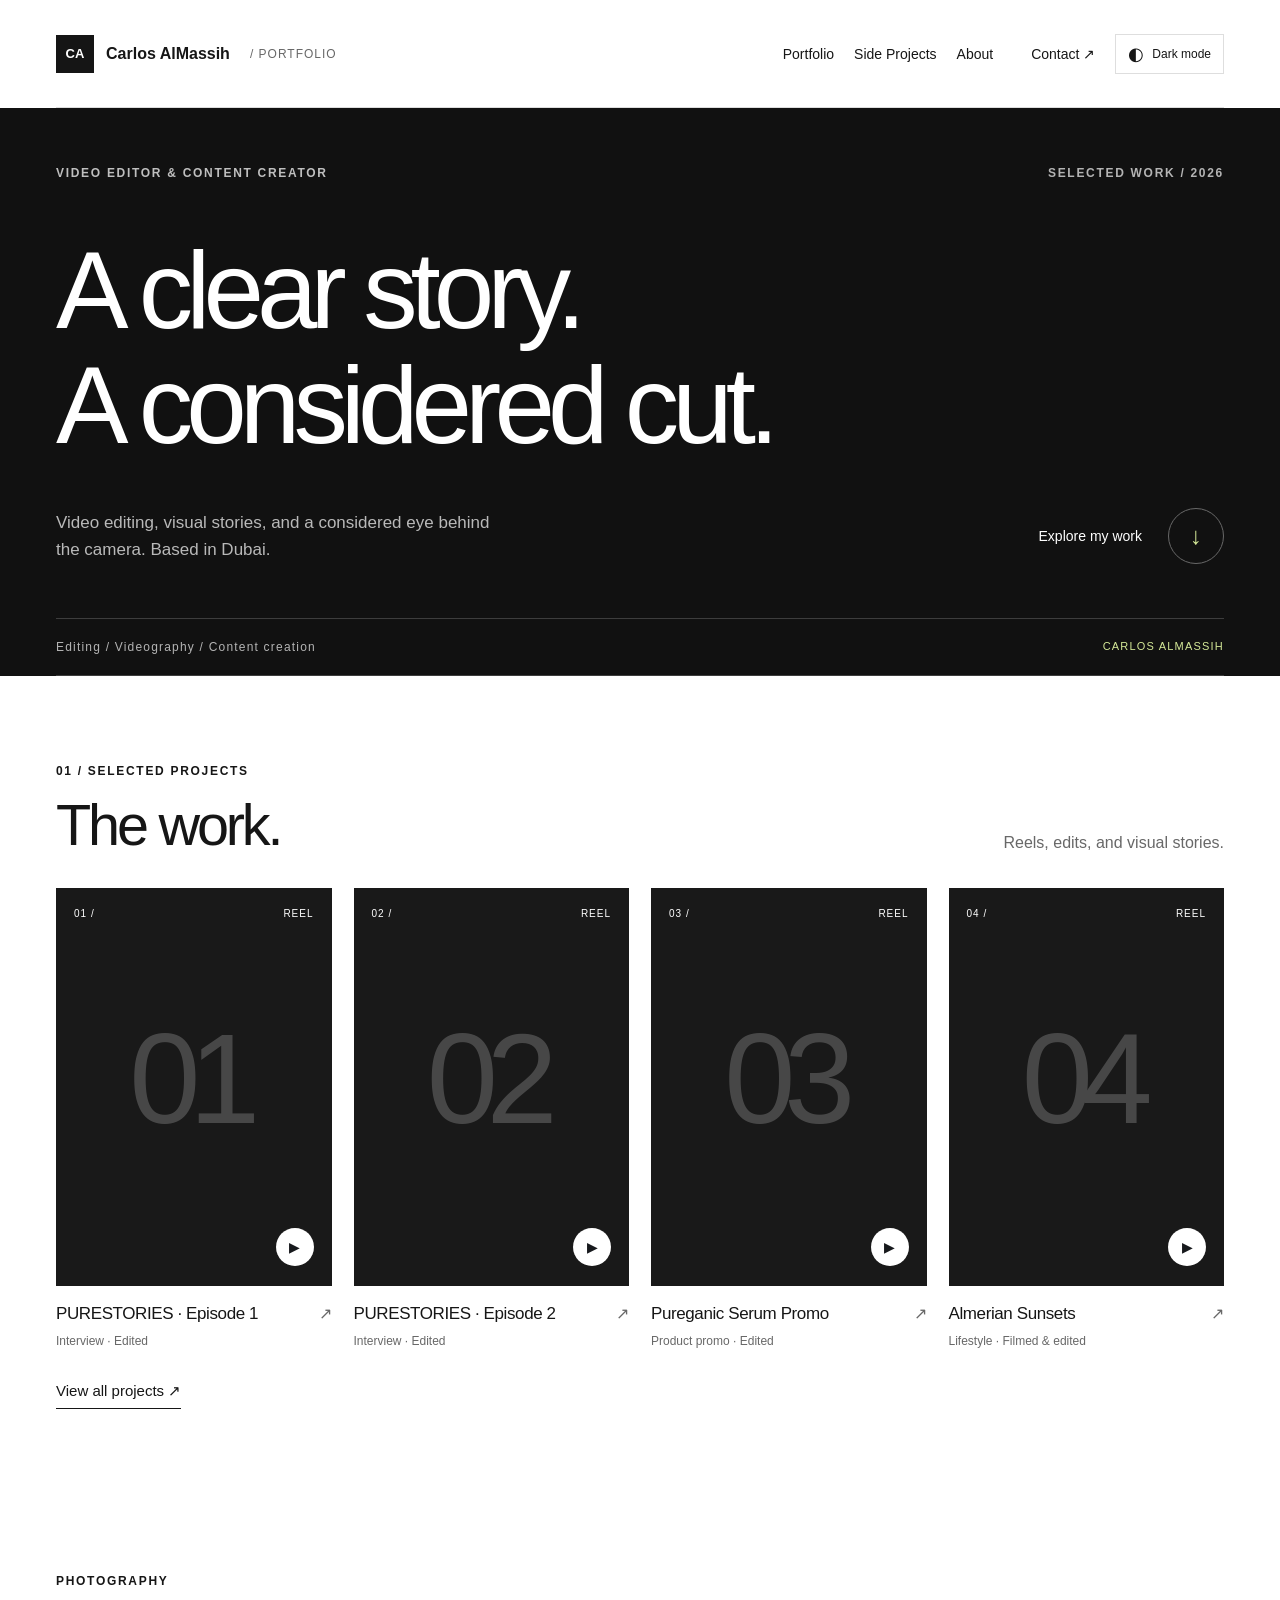
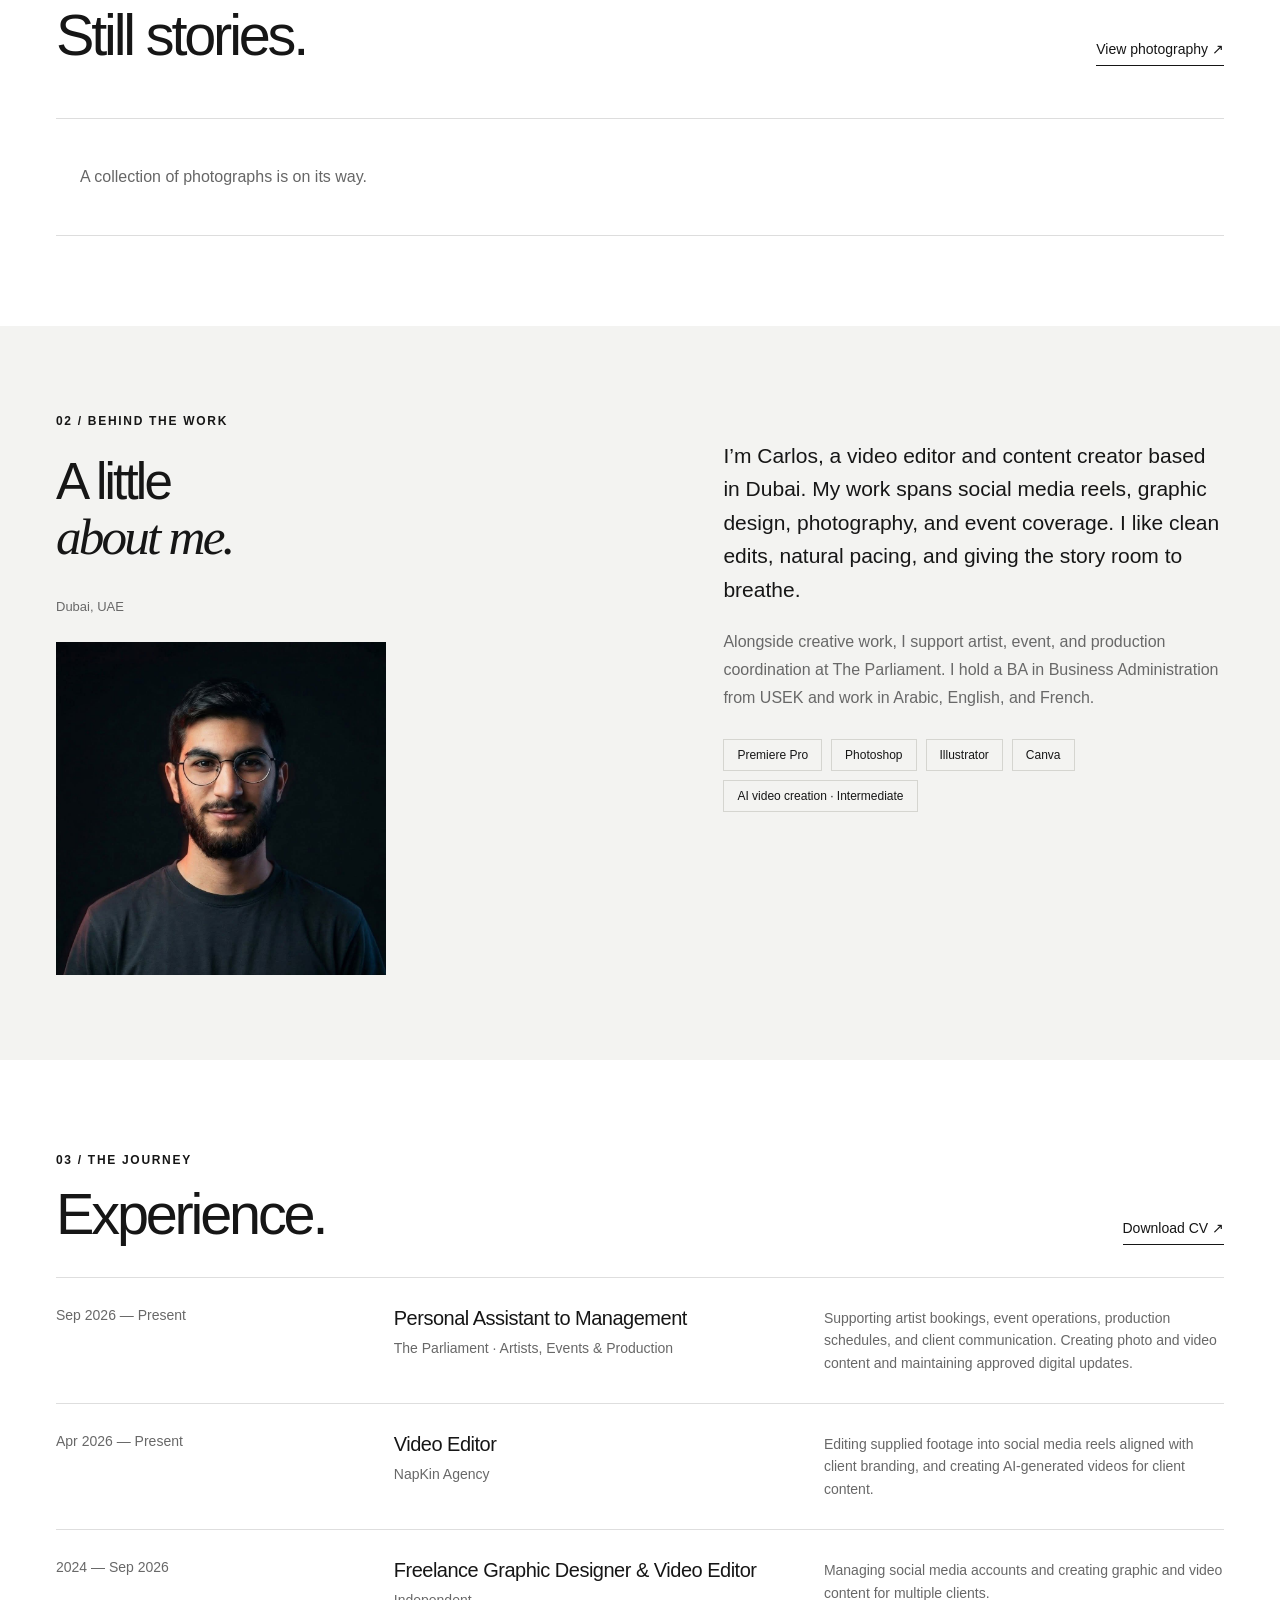
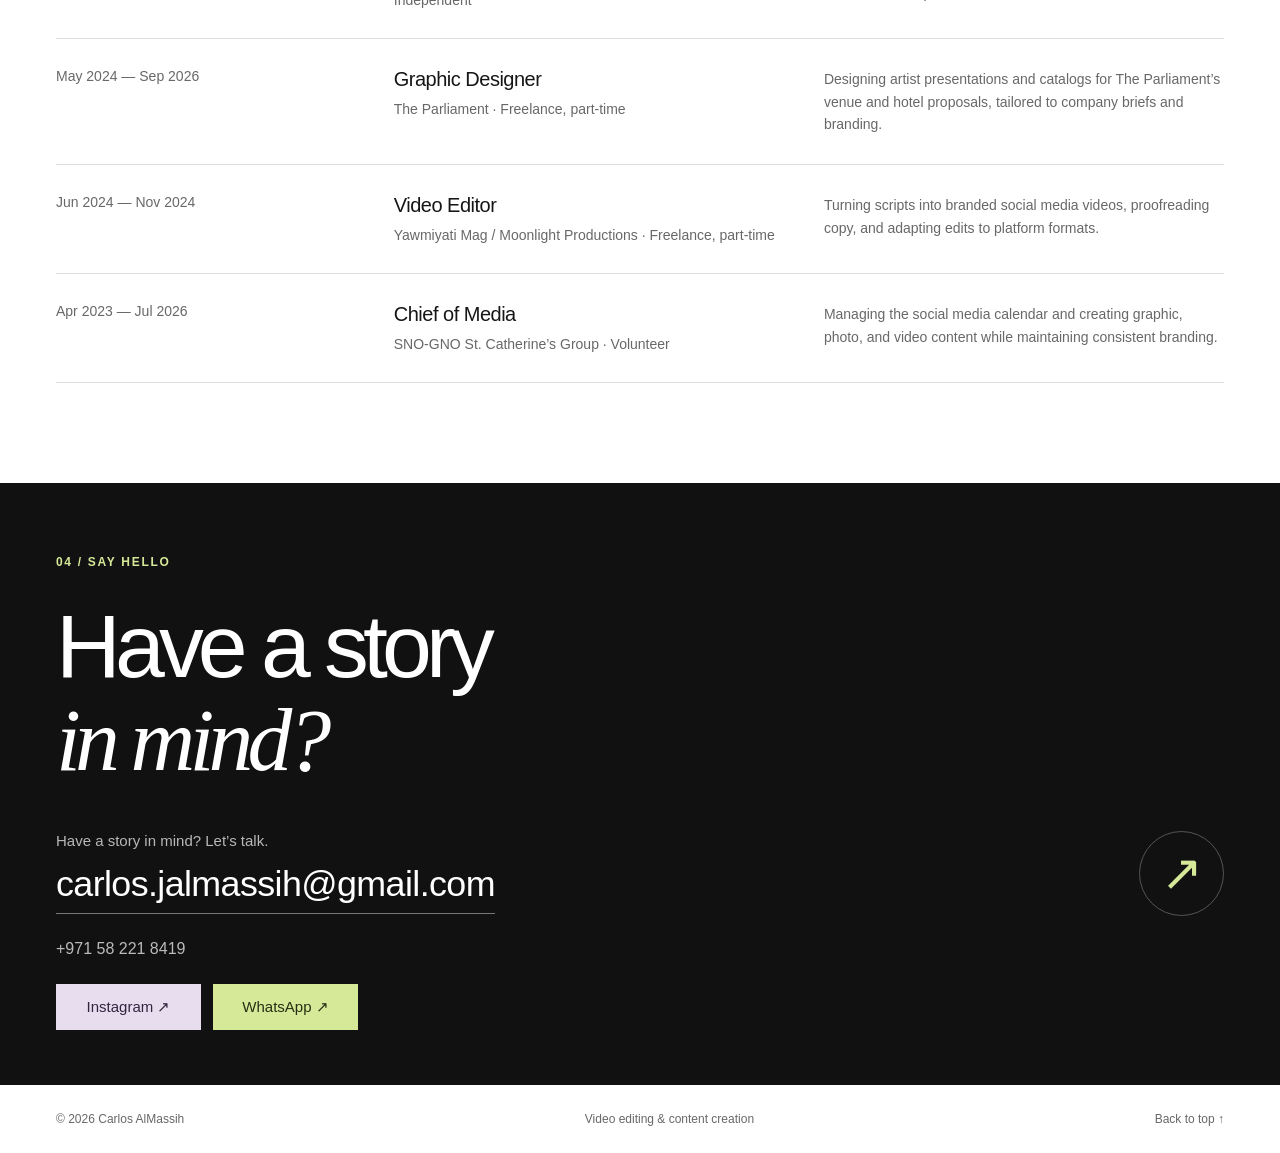
==== index.html @ eb0649a7 "Add files via upload" ====
<!doctype html>
<html lang="en">
<head>
  <meta charset="utf-8"><meta name="viewport" content="width=device-width,initial-scale=1">
  <meta name="description" content="Selected video editing and videography work.">
  <meta name="referrer" content="strict-origin-when-cross-origin">
  <meta name="theme-color" content="#111111">
  <title>Selected Work — Video Portfolio</title>
  <script src="theme.js"></script>
  <link rel="stylesheet" href="style.css">
  <script src="content.js" defer></script><script src="script.js" defer></script>
</head>
<body data-page="home">
<a class="skip" href="#work">Skip to work</a>
<header class="header wrap">
  <a class="brand" href="index.html" aria-label="Home"><span class="monogram" data-initials>YN</span><span data-name>Your Name</span><span class="brand-label">/ PORTFOLIO</span></a>
  <nav aria-label="Main navigation"><a href="portfolio.html">Portfolio</a><a href="side-projects.html">Side Projects</a><a href="index.html#about">About</a><a href="index.html#contact" class="nav-contact">Contact ↗</a><button class="theme-toggle" type="button" aria-label="Switch to dark mode" aria-pressed="false"><span aria-hidden="true">◐</span><span class="theme-label">Dark mode</span></button></nav>
</header>
<main>
<section class="hero wrap" aria-labelledby="hero-title">
  <div class="hero-top"><span class="eyebrow" data-role>Video editor & videographer</span><span class="edition">SELECTED WORK / <span data-year></span></span></div>
  <h1 id="hero-title">A clear story.<br><span class="blue-text">A considered cut.</span></h1>
  <div class="hero-bottom"><p data-intro></p><a class="round-link" href="#work"><span>Explore my work</span><span class="circle" aria-hidden="true">↓</span></a></div>
  <div class="hero-strip"><span>Editing / Videography / Content creation</span><span>CARLOS ALMASSIH</span></div>
</section>
<section id="work" class="work wrap" aria-labelledby="work-title">
  <div class="section-heading"><div><span class="eyebrow">01 / Selected projects</span><h2 id="work-title">The work.</h2></div><p>Reels, edits, and visual stories.</p></div>
  
  <div id="projects" class="projects"></div><a class="section-link" href="portfolio.html">View all projects ↗</a>
</section>
<section id="photography" class="photo-section wrap"><div class="section-heading"><div><span class="eyebrow">Photography</span><h2>Still stories.</h2></div><a class="text-link" href="portfolio.html?media=photo">View photography ↗</a></div><div class="photo-grid" id="photo-grid"></div><p class="empty-gallery" id="photo-empty">A collection of photographs is on its way.</p></section>
<section id="about" class="about" aria-labelledby="about-title"><div class="wrap about-grid">
  <div><span class="eyebrow">02 / Behind the work</span><h2 id="about-title">A little<br><em>about me.</em></h2><span class="location" data-location></span><img class="about-portrait" src="assets/carlos-portrait.jpg" alt="Portrait of Carlos AlMassih" width="1080" height="1088" loading="lazy"></div>
  <div class="about-copy"><p class="lead" data-about></p><p data-about-second></p><div class="skills" id="skills"></div></div>
</div></section>
<section id="experience" class="experience wrap" aria-labelledby="experience-title"><div class="section-heading"><div><span class="eyebrow">03 / The journey</span><h2 id="experience-title">Experience.</h2></div><a id="cv-link" class="text-link" hidden>Download CV ↗</a></div><div id="experience-list"></div></section>
<section id="contact" class="contact" aria-labelledby="contact-title"><div class="wrap"><span class="eyebrow">04 / Say hello</span><h2 id="contact-title">Have a story<br><em>in mind?</em></h2><div class="contact-bottom"><div><p>Have a story in mind? Let’s talk.</p><a id="email-link" class="email-link" hidden></a><p id="email-placeholder" class="contact-placeholder">Your email goes here</p></div><a class="contact-arrow" id="contact-arrow" aria-label="Send an email" hidden>↗</a></div><a id="phone-link" class="phone-link"></a><div id="socials" class="socials contact-buttons"></div></div></section>
</main>
<footer class="wrap"><span>© <span data-year></span> <span data-name>Your Name</span></span><span>Video editing & content creation</span><a href="#">Back to top ↑</a></footer>
<dialog id="project-dialog" aria-labelledby="dialog-title"><div class="dialog-head"><span class="eyebrow">Project details</span><button id="close-dialog" aria-label="Close project">✕</button></div><div id="player"></div><div class="dialog-copy"><p id="dialog-category" class="eyebrow"></p><h2 id="dialog-title"></h2><p id="dialog-description"></p><p id="dialog-credits"></p><p id="dialog-collaborators"></p><p id="dialog-tools"></p><a id="external-video" target="_blank" rel="noopener noreferrer" hidden>Open original video ↗</a></div></dialog>
<dialog id="photo-dialog" aria-labelledby="photo-caption"><div class="dialog-head"><span class="eyebrow">Photography</span><button id="close-photo" aria-label="Close photograph">✕</button></div><img id="photo-full" alt=""><p id="photo-caption"></p></dialog><noscript><p class="wrap">Please enable JavaScript to view projects and contact details.</p></noscript>
</body></html>
---- style.css ----
:root{--paper:#f6f7f9;--ink:#16181c;--muted:#60646d;--line:#d9dde3;--blue:#254bff}*{box-sizing:border-box}html{scroll-behavior:smooth;scroll-padding-top:30px}body{margin:0;background:var(--paper);color:var(--ink);font-family:Arial,Helvetica,sans-serif;-webkit-font-smoothing:antialiased}a{color:inherit;text-decoration:none}button{font:inherit;cursor:pointer}button,a{-webkit-tap-highlight-color:transparent}button:focus-visible,a:focus-visible{outline:3px solid #6385ff;outline-offset:6px}[hidden]{display:none!important}.wrap{max-width:1440px;width:calc(100% - 112px);margin:auto}.header{min-height:108px;display:flex;align-items:center;justify-content:space-between;border-bottom:1px solid var(--line);gap:24px}.brand{display:flex;align-items:center;gap:12px;font-size:16px;font-weight:700}.monogram{background:var(--ink);color:white;display:grid;place-items:center;width:38px;height:38px;border-radius:50%;font-size:13px}.brand-label{color:var(--muted);font-size:12px;font-weight:400;margin-left:8px;letter-spacing:1px}nav{display:flex;align-items:center;gap:30px;font-size:14px}nav a:hover{color:var(--blue)}.nav-contact{border:1px solid var(--line);padding:12px 18px;border-radius:30px}.nav-contact span{margin-left:18px}.hero{padding-top:54px}.hero-top{display:flex;justify-content:space-between;gap:20px}.eyebrow,.edition{text-transform:uppercase;font-size:12px;letter-spacing:1.7px;font-weight:600}.edition{color:var(--muted)}h1{font-size:clamp(70px,10.7vw,158px);line-height:.98;letter-spacing:-.075em;font-weight:500;margin:47px 0 37px;position:relative;max-width:1150px}.blue-text{color:var(--blue)}.hero-asterisk{position:absolute;right:0;top:22%;font-size:.83em;font-weight:400;line-height:1;color:var(--blue);transform:rotate(-12deg)}.hero-bottom{display:flex;justify-content:space-between;align-items:end;margin-bottom:55px;gap:30px}.hero-bottom p{max-width:430px;font-size:18px;line-height:1.6;margin:0;color:var(--muted)}.round-link{display:flex;align-items:center;gap:26px;font-size:14px}.circle{width:56px;height:56px;border-radius:50%;border:1px solid var(--ink);display:grid;place-items:center;font-size:24px;transition:.2s}.round-link:hover .circle{background:var(--blue);border-color:var(--blue);color:white;transform:translateY(3px)}.hero-strip{border-top:1px solid var(--line);border-bottom:1px solid var(--line);padding:17px 0;display:flex;justify-content:space-between;font-size:12px;letter-spacing:1.2px;color:var(--muted)}.hero-strip span:last-child{font-size:11px}.work{padding:85px 0 92px}.section-heading{display:flex;justify-content:space-between;align-items:end;gap:24px;margin-bottom:32px}h2{font-size:clamp(38px,4.5vw,64px);letter-spacing:-.055em;line-height:1.08;font-weight:500;margin:15px 0 0}.section-heading>p{font-size:16px;line-height:1.55;color:var(--muted);margin:0}.filters{display:flex;gap:8px;margin-bottom:28px;flex-wrap:wrap}.filters button{border:1px solid var(--line);padding:11px 20px;border-radius:30px;font-size:14px;background:transparent}.filters button[aria-pressed=true]{background:var(--ink);border-color:var(--ink);color:white}.filters button span{font-size:11px;opacity:.6;margin-left:8px}.projects{display:grid;grid-template-columns:repeat(4,minmax(0,1fr));gap:22px}.project-card{min-width:0}.project-open{display:block;width:100%;border:0;text-align:left;padding:0;background:transparent;color:inherit}.poster{aspect-ratio:9/14;position:relative;overflow:hidden;border-radius:4px;background:#e7eaf0;isolation:isolate}.poster img{width:100%;height:100%;object-fit:cover;transition:transform .6s}.project-open:hover img{transform:scale(1.04)}.poster.blue{background:var(--blue);color:white}.poster.silver{background:#dce1e8;color:#262b34}.poster.dark{background:#20242b;color:#fff}.poster.ice{background:#dde8ff;color:#254bff}.poster-top{position:absolute;top:20px;left:18px;right:18px;display:flex;justify-content:space-between;font-size:11px;letter-spacing:1px;z-index:2}.poster:has(img) .poster-top{color:#fff;text-shadow:0 1px 5px #000}.poster:has(img):after{content:"";position:absolute;inset:0;background:linear-gradient(#0004,transparent 40%,#0003);z-index:0}.poster-number{font-size:clamp(90px,12vw,190px);font-weight:500;letter-spacing:-.09em;position:absolute;top:50%;left:50%;transform:translate(-54%,-56%);opacity:.8}.poster-sample{position:absolute;bottom:22px;left:18px;font-size:11px;letter-spacing:1.5px;text-transform:uppercase;max-width:110px;line-height:1.6}.play{position:absolute;bottom:20px;right:18px;width:43px;height:43px;border-radius:50%;background:white;color:#17191d;display:grid;place-items:center;font-size:14px;z-index:2;transition:.2s}.project-open:hover .play{transform:scale(1.13)}.project-title-row{display:flex;justify-content:space-between;gap:6px;align-items:baseline}.project-title-row h3{font-size:17px;letter-spacing:-.4px;line-height:1.3;font-weight:500;margin:17px 0 7px}.project-title-row>span{color:var(--muted)}.project-meta{color:var(--muted);font-size:12px;line-height:1.5;margin:0}.about{background:#e9ecf1;padding:85px 0}.about-grid{display:grid;grid-template-columns:1.1fr 1fr;gap:10%}.about h2{font-size:clamp(36px,4vw,56px);margin-top:25px}.about em{font-family:Georgia,serif;font-weight:400}.location{font-size:13px;color:var(--muted);display:block;margin-top:35px}.about-copy{padding-top:28px}.about-copy p{font-size:16px;line-height:1.75;color:var(--muted);margin-top:0}.about-copy .lead{font-size:21px;color:var(--ink);line-height:1.6}.skills{display:flex;flex-wrap:wrap;gap:9px;margin-top:27px}.skills span{border:1px solid #c9cfd8;border-radius:25px;padding:8px 13px;font-size:12px}.experience{padding:90px 0 100px}.text-link{font-size:14px;border-bottom:1px solid;padding-bottom:8px}.experience-row{border-top:1px solid var(--line);padding:29px 0;display:grid;grid-template-columns:1fr 1.3fr 1.3fr;gap:30px}.experience-row:last-child{border-bottom:1px solid var(--line)}.experience-row time{color:var(--muted);font-size:14px}.experience-row h3{margin:0 0 9px;font-size:20px;font-weight:500;letter-spacing:-.5px}.experience-row span{font-size:14px;color:var(--muted)}.experience-row p{font-size:14px;line-height:1.6;margin:0;color:var(--muted)}.contact{background:var(--blue);color:white;padding:69px 0 55px}.contact h2{font-size:clamp(48px,7.8vw,112px);line-height:1.03;letter-spacing:-.065em;margin:30px 0 45px}.contact h2 em{font-family:Georgia,serif;font-weight:400}.contact-bottom{display:flex;justify-content:space-between;align-items:center;gap:24px}.contact-bottom p{font-size:15px;color:#dfe5ff;margin:0 0 15px}.email-link,.contact-placeholder{font-size:clamp(22px,3vw,36px)!important;letter-spacing:-.6px;overflow-wrap:anywhere}.email-link{border-bottom:1px solid #a4b5ff;padding-bottom:8px;display:inline-block}.contact-arrow{font-size:50px;border:1px solid #9caeff;border-radius:50%;width:85px;height:85px;display:grid;place-items:center;flex-shrink:0}.socials{display:flex;gap:26px;margin-top:34px;font-size:14px}.socials:empty{display:none}footer{display:flex;justify-content:space-between;gap:20px;padding:27px 0;font-size:12px;color:var(--muted)}.skip{position:fixed;left:20px;top:-100px;background:white;padding:15px;z-index:10}.skip:focus{top:15px}dialog{border:0;border-radius:12px;padding:0;width:min(760px,calc(100% - 32px));max-height:90dvh;background:var(--paper);color:var(--ink)}dialog::backdrop{background:#0b102bcc;backdrop-filter:blur(7px)}.dialog-head{padding:15px 22px;display:flex;justify-content:space-between;align-items:center}.dialog-head button{border:0;border-radius:50%;width:38px;height:38px;background:#e6e9ef;font-size:18px}#player iframe{width:100%;height:min(55dvh,480px);display:block;border:0}#player video{width:100%;max-height:55dvh;display:block;background:#111}.sample-message{padding:45px 30px;text-align:center;background:#e9edff;color:#254bff;font-size:17px;line-height:1.6}.dialog-copy{padding:25px 30px 32px}.dialog-copy h2{font-size:34px}.dialog-copy p{line-height:1.6;color:var(--muted)}#dialog-category{font-size:11px}#dialog-credits{font-size:13px}#external-video{display:inline-block;color:var(--blue);font-size:14px;border-bottom:1px solid;padding-bottom:4px}@media(min-width:1500px){h1{font-size:158px}}@media(max-width:1000px){.wrap{width:calc(100% - 64px)}.brand-label{display:none}nav{gap:18px}.projects{grid-template-columns:repeat(2,minmax(0,1fr));gap:32px 20px}.poster{aspect-ratio:9/12}.poster-number{font-size:190px}.hero-asterisk{right:2%;top:24%}.about-grid{gap:7%}.experience-row{grid-template-columns:.8fr 1.2fr 1.2fr}}@media(max-width:600px){.wrap{width:calc(100% - 36px)}.header{min-height:86px;flex-wrap:wrap;gap:15px;padding:18px 0}.brand{font-size:14px}.monogram{width:30px;height:30px;font-size:11px}nav{width:100%;justify-content:space-between;font-size:12px;gap:10px}.nav-contact{padding:7px 12px}.nav-contact span{margin-left:6px}.hero{padding-top:32px}.eyebrow,.edition{font-size:10px;letter-spacing:1.1px}.edition{display:none}h1{font-size:clamp(56px,14.3vw,84px);margin:32px 0;letter-spacing:-.072em}.hero-asterisk{font-size:.55em;right:0;top:50%}.hero-bottom{align-items:start;flex-direction:column;gap:25px;margin-bottom:30px}.hero-bottom p{font-size:16px;max-width:330px}.round-link{gap:18px;font-size:13px}.circle{width:40px;height:40px;font-size:19px}.hero-strip{font-size:10px;letter-spacing:.5px}.hero-strip span:last-child{font-size:9px}.work{padding:50px 0}.section-heading{align-items:start}.section-heading>p{font-size:12px;margin-top:24px}.filters{gap:6px}.filters button{font-size:12px;padding:9px 13px}.projects{gap:25px 13px}.poster{aspect-ratio:9/15}.poster-number{font-size:110px}.poster-top{top:12px;left:11px;right:11px;font-size:9px}.poster-sample{bottom:15px;left:11px;font-size:8px;max-width:70px}.play{width:31px;height:31px;bottom:13px;right:11px;font-size:11px}.project-title-row h3{font-size:14px;margin-top:12px}.project-meta{font-size:10px}.about{padding:50px 0}.about-grid{grid-template-columns:1fr;gap:10px}.location{margin-top:22px}.about-copy .lead{font-size:18px}.about-copy p{font-size:15px}.experience{padding:50px 0}.experience-row{grid-template-columns:1fr;gap:12px;padding:25px 0}.experience-row time{font-size:12px}.contact{padding:48px 0}.contact h2{font-size:clamp(40px,10.7vw,64px);margin:28px 0 32px}.contact-arrow{width:54px;height:54px;font-size:32px}.contact-bottom p{font-size:13px}.email-link,.contact-placeholder{font-size:22px!important}footer{flex-wrap:wrap;font-size:10px;gap:15px}footer>span:nth-child(2){display:none}.text-link{font-size:12px;margin-top:27px}}@media(prefers-reduced-motion:reduce){html{scroll-behavior:auto}*{transition:none!important}}
/* Restrained monochrome direction */
:root{--paper:#fff;--ink:#161616;--muted:#686868;--line:#dedede;--blue:#84953c}html{scroll-behavior:auto}body{background:white}.header{border-color:#ddd}.monogram{border-radius:0;background:#151515}.nav-contact{border-radius:0;border:0;padding-right:0}.hero{background:#111;color:white;width:100%;max-width:none;padding:58px max(56px,calc((100vw - 1328px)/2)) 0}.hero-top{color:#bfbfbf}.hero h1{font-size:clamp(56px,8.5vw,122px);letter-spacing:-.064em;line-height:1.06;max-width:none;margin:53px 0 44px}.blue-text{color:white}.hero-bottom p{color:#b9b9b9;max-width:440px;font-size:17px}.hero-bottom{margin-bottom:54px}.circle{color:#d5e998;border:1px solid #686868}.hero-strip{border-color:#3d3d3d;color:#b4b4b4;padding:21px 0}.hero-strip span:last-child{color:#d5e998}.hero .edition{color:#b4b4b4}.round-link:hover .circle{background:transparent;color:white;transform:none;border-color:white}.projects{gap:38px 22px}.poster{border-radius:0;background:#191919!important;color:white!important;aspect-ratio:9/13}.poster img{object-fit:cover;filter:grayscale(100%);transition:none}.project-open:hover img{transform:none;filter:grayscale(0)}.poster-number{opacity:.2}.poster-top{font-size:10px}.play{border-radius:50%;width:38px;height:38px}.project-open:hover .play{transform:none}.about{background:#f3f3f1}.skills span{border-radius:0;border-color:#d5d5d0}.filters button{border-radius:0}.contact{background:#111;color:white}.contact .eyebrow{color:#d5e998}.contact h2{font-size:clamp(48px,7vw,96px)}.contact-bottom p{color:#b8b8b8}.email-link{border-color:#777;font-size:clamp(20px,2.8vw,36px)!important}.contact-arrow{border-color:#555;color:#d5e998}.phone-link{display:inline-block;color:#bbb;font-size:16px;margin-top:24px}.phone-link:hover{color:white}.contact-placeholder{color:#ddd}.sample-message{background:#eee;color:#222}.vertical-dialog{width:min(480px,calc(100% - 32px))}.vertical-dialog #player iframe{aspect-ratio:9/16;width:auto;height:min(62dvh,680px);max-width:100%;margin:auto}#player{background:#111}.dialog-copy p:empty{display:none}.dialog-copy h2{font-size:28px}#external-video{color:#4d6021}.text-link:hover{color:#4d6021}.poster:has(img):after{background:linear-gradient(#0005,transparent 35%,#0003)}@media(max-width:1000px){.hero{padding-left:32px;padding-right:32px}.hero h1{font-size:9vw}.poster{aspect-ratio:9/12}}@media(max-width:600px){.hero{padding:34px 18px 0}.hero h1{font-size:clamp(43px,10.5vw,64px);margin:35px 0}.hero-bottom{margin-bottom:32px}.hero-bottom p{font-size:16px}.hero-strip{font-size:9px;gap:12px}.hero-strip span:last-child{font-size:9px}.poster{aspect-ratio:9/14}.play{width:30px;height:30px}.projects{gap:28px 13px}.section-heading>p{max-width:130px}.contact h2{font-size:55px}.contact-bottom{align-items:flex-start}.contact-arrow{display:none}.email-link{font-size:clamp(17px,5vw,24px)!important}.phone-link{font-size:14px}.brand-label{display:none}}@media(prefers-reduced-motion:reduce){*{transition:none!important}}
/* Additional portfolio and photography pages */
.section-link{display:inline-block;margin-top:32px;border-bottom:1px solid;padding-bottom:8px;font-size:15px}.page-work{min-height:65vh;padding-top:65px}.page-title{font-size:clamp(48px,7vw,92px);margin:20px 0 0;letter-spacing:-.065em}.filter-bar{display:grid;grid-template-columns:repeat(4,minmax(0,1fr));gap:18px;margin:36px 0 20px}.filter-bar label{font-size:13px;color:var(--muted);display:flex;flex-direction:column;gap:9px}.filter-bar select{font:inherit;font-size:16px;color:var(--ink);background:white;border:1px solid #d5d5d5;padding:12px;width:100%;min-height:46px;border-radius:0}.filter-bar select:focus-visible{outline:2px solid #84953c;outline-offset:3px}.result-count{font-size:13px;color:var(--muted);margin-bottom:25px}.empty-gallery{padding:45px 24px;border-top:1px solid #ddd;border-bottom:1px solid #ddd;color:#666;line-height:1.6;margin:20px 0}.empty-gallery button{padding:12px 18px;background:#171717;color:white;border:0}.photo-section{padding-top:70px;padding-bottom:70px}.photo-grid{display:grid;grid-template-columns:repeat(3,minmax(0,1fr));gap:30px 20px}.photo-card{margin:0;min-width:0}.photo-open{padding:0;display:block;width:100%;border:0;background:#f2f2f2;cursor:zoom-in}.photo-open img{display:block;width:100%;height:360px;object-fit:contain}.photo-card figcaption{font-size:14px;margin-top:12px;line-height:1.5}.photo-filters{grid-template-columns:minmax(180px,300px)}.whatsapp-button{display:inline-block;padding:13px 20px;border:1px solid #a8b96b;color:#d5e998;margin-top:26px;font-size:15px}.whatsapp-button:hover{background:#d5e998;color:#111}nav [aria-current=page]{border-bottom:1px solid #84953c}#photo-dialog{width:min(1100px,calc(100% - 24px))}#photo-full{display:block;width:100%;height:auto;max-height:70dvh;object-fit:contain;background:#eee}#photo-caption{margin:20px 25px;font-size:15px}.header nav{flex-wrap:wrap}.poster-number{font-size:clamp(65px,10vw,145px)}@media(max-width:800px){.filter-bar{grid-template-columns:repeat(2,minmax(0,1fr));gap:16px}.photo-grid{grid-template-columns:repeat(2,minmax(0,1fr))}.photo-open img{height:280px}.photo-filters{grid-template-columns:minmax(180px,300px)}}@media(max-width:600px){.page-work{padding-top:40px}.page-title{font-size:47px}.section-heading{flex-wrap:wrap}.page-work .section-heading>p{max-width:none;margin:0}.photo-section{padding-top:45px;padding-bottom:45px}.photo-section .text-link{margin-top:10px}.photo-grid{grid-template-columns:1fr}.photo-open img{height:auto;max-height:520px;object-fit:contain}.filter-bar select{font-size:16px;padding:10px 7px}.filter-bar label{font-size:12px}.header nav{gap:12px}.header nav a{min-height:36px;display:flex;align-items:center}.header .nav-contact{padding:0}.empty-gallery{padding:30px 16px}.poster-top{font-size:10px}.project-meta{font-size:12px}.play{width:36px;height:36px}.project-title-row h3{font-size:16px}.phone-link{margin-right:16px}} 
/* Portrait, media navigation, and creative explorations */
.about-portrait{display:block;width:min(100%,330px);height:auto;margin-top:28px;object-fit:contain}.filter-buttons{display:flex;flex-wrap:wrap;gap:9px;margin:24px 0}.filter-buttons button{border:1px solid #ccc;background:white;color:#222;padding:11px 17px;min-height:44px;font-size:14px}.filter-buttons button[aria-pressed=true]{background:#171717;border-color:#171717;color:white}.filter-buttons button:hover{border-color:#84953c}.contact-buttons{display:flex;gap:12px;flex-wrap:wrap;margin-top:26px}.social-button{display:inline-flex;justify-content:center;align-items:center;min-width:145px;min-height:46px;padding:13px 20px;border:1px solid;line-height:1.2;font-size:15px}.social-instagram{background:#e7ddef;color:#35243e;border-color:#e7ddef}.social-whatsapp{background:#d5e998;color:#263014;border-color:#d5e998}.social-linkedin{background:#dae7f2;color:#1c3449}.social-button:hover{filter:brightness(.92)}.side-intro{font-size:19px;line-height:1.7;max-width:650px;color:#666}.side-grid{display:grid;grid-template-columns:repeat(2,minmax(0,1fr));gap:35px}.side-card{border-top:1px solid #ddd;padding-top:25px}.side-card>img{width:100%;max-height:420px;object-fit:contain;background:#f4f4f4}.side-card h2{font-size:30px;margin-bottom:14px}.side-card>p:not(.eyebrow){font-size:16px;color:#666;line-height:1.6}.side-card audio{display:block;width:100%;margin:22px 0}.side-card a{display:inline-block;margin-top:18px}.projects .photo-open img{height:auto;aspect-ratio:9/13;object-fit:contain;background:#f0f0f0}.sample-message{font-size:16px}#external-video{padding:12px 0;min-height:44px}@media(max-width:1000px){.header{flex-wrap:wrap;padding-top:22px;padding-bottom:22px}.header nav{gap:20px}.about-grid{align-items:start}}@media(max-width:600px){.header nav{justify-content:flex-start;gap:0 18px}.header nav a{font-size:12px}.filter-buttons{gap:7px}.filter-buttons button{font-size:13px;padding:10px 13px}.about-portrait{width:100%;max-width:330px}.contact-buttons{display:grid;grid-template-columns:repeat(2,minmax(0,1fr));gap:10px}.social-button{min-width:0;font-size:14px;padding:13px 10px}.side-grid{grid-template-columns:1fr}.side-intro{font-size:16px}.projects .photo-open img{aspect-ratio:9/14}}
/* Theme switch and restrained pointer-responsive title */
.theme-toggle{display:inline-flex;align-items:center;justify-content:center;gap:8px;min-height:40px;padding:8px 12px;border:1px solid var(--line);background:transparent;color:var(--ink);font-size:12px;white-space:nowrap}.theme-toggle>span:first-child{font-size:18px}.header nav{gap:20px}.hero{position:relative;isolation:isolate;overflow:hidden;--pointer-x:50%;--pointer-y:45%;--title-x:0px;--title-y:0px}.hero::before{content:"";position:absolute;inset:0;z-index:-1;pointer-events:none;background:radial-gradient(ellipse 370px 270px at var(--pointer-x) var(--pointer-y),#d5e99820,transparent 80%);opacity:0;transition:opacity .45s ease}.hero.pointer-active::before{opacity:1}.hero h1{transform:translate(var(--title-x),var(--title-y));transition:transform .28s ease,color .35s ease}.hero .blue-text{transition:color .35s ease}.hero.pointer-active .blue-text{color:#d5e998}.hero-strip{position:relative}.hero-strip::before{content:"";position:absolute;top:-1px;height:1px;width:110px;left:clamp(0px,calc(var(--pointer-x) - 55px),calc(100% - 110px));background:#d5e998;opacity:0;transition:opacity .35s ease}.hero.pointer-active .hero-strip::before{opacity:1}
html[data-theme=dark]{--paper:#141414;--ink:#eeeeeb;--muted:#b5b5b0;--line:#393939;--blue:#d5e998}html[data-theme=dark] body{background:var(--paper);color:var(--ink)}html[data-theme=dark] .header{border-color:var(--line)}html[data-theme=dark] .monogram{background:#e9e9e3;color:#151515}html[data-theme=dark] .about{background:#20201f}html[data-theme=dark] .skills span{border-color:#4b4b46}html[data-theme=dark] .filter-bar select,html[data-theme=dark] .filter-buttons button,html[data-theme=dark] .filters button{background:#202020;color:var(--ink);border-color:#494949}html[data-theme=dark] .filter-buttons button[aria-pressed=true],html[data-theme=dark] .filters button[aria-pressed=true]{background:#d5e998;color:#202617;border-color:#d5e998}html[data-theme=dark] .empty-gallery{color:var(--muted);border-color:#444}html[data-theme=dark] .empty-gallery button{background:#d5e998;color:#202617}html[data-theme=dark] .side-intro,html[data-theme=dark] .side-card>p:not(.eyebrow){color:var(--muted)}html[data-theme=dark] .side-card{border-color:#444}html[data-theme=dark] .photo-open,html[data-theme=dark] .photo-open img,html[data-theme=dark] .side-card>img,html[data-theme=dark] #photo-full{background:#242424}html[data-theme=dark] .dialog-head button{background:#353535;color:#fff}html[data-theme=dark] .sample-message{background:#262626;color:#ddd}html[data-theme=dark] #external-video,html[data-theme=dark] .text-link:hover{color:#d5e998}html[data-theme=dark] .skip{background:#222;color:white}html[data-theme=dark] nav a:hover{color:#d5e998}html[data-theme=dark] .hero,html[data-theme=dark] .contact{background:#0a0a0a}html[data-theme=dark] .hero-strip{border-color:#424242}html[data-theme=dark] .location,html[data-theme=dark] .project-meta{color:#b5b5b0}@media(max-width:600px){.header nav{gap:0 14px}.theme-toggle{padding:6px 9px;margin-left:auto;font-size:11px;min-height:36px}.theme-toggle>span:first-child{font-size:16px}}@media(prefers-reduced-motion:reduce),(pointer:coarse){.hero h1{transform:none!important}.hero::before,.hero-strip::before{display:none}.hero.pointer-active .blue-text{color:white}}
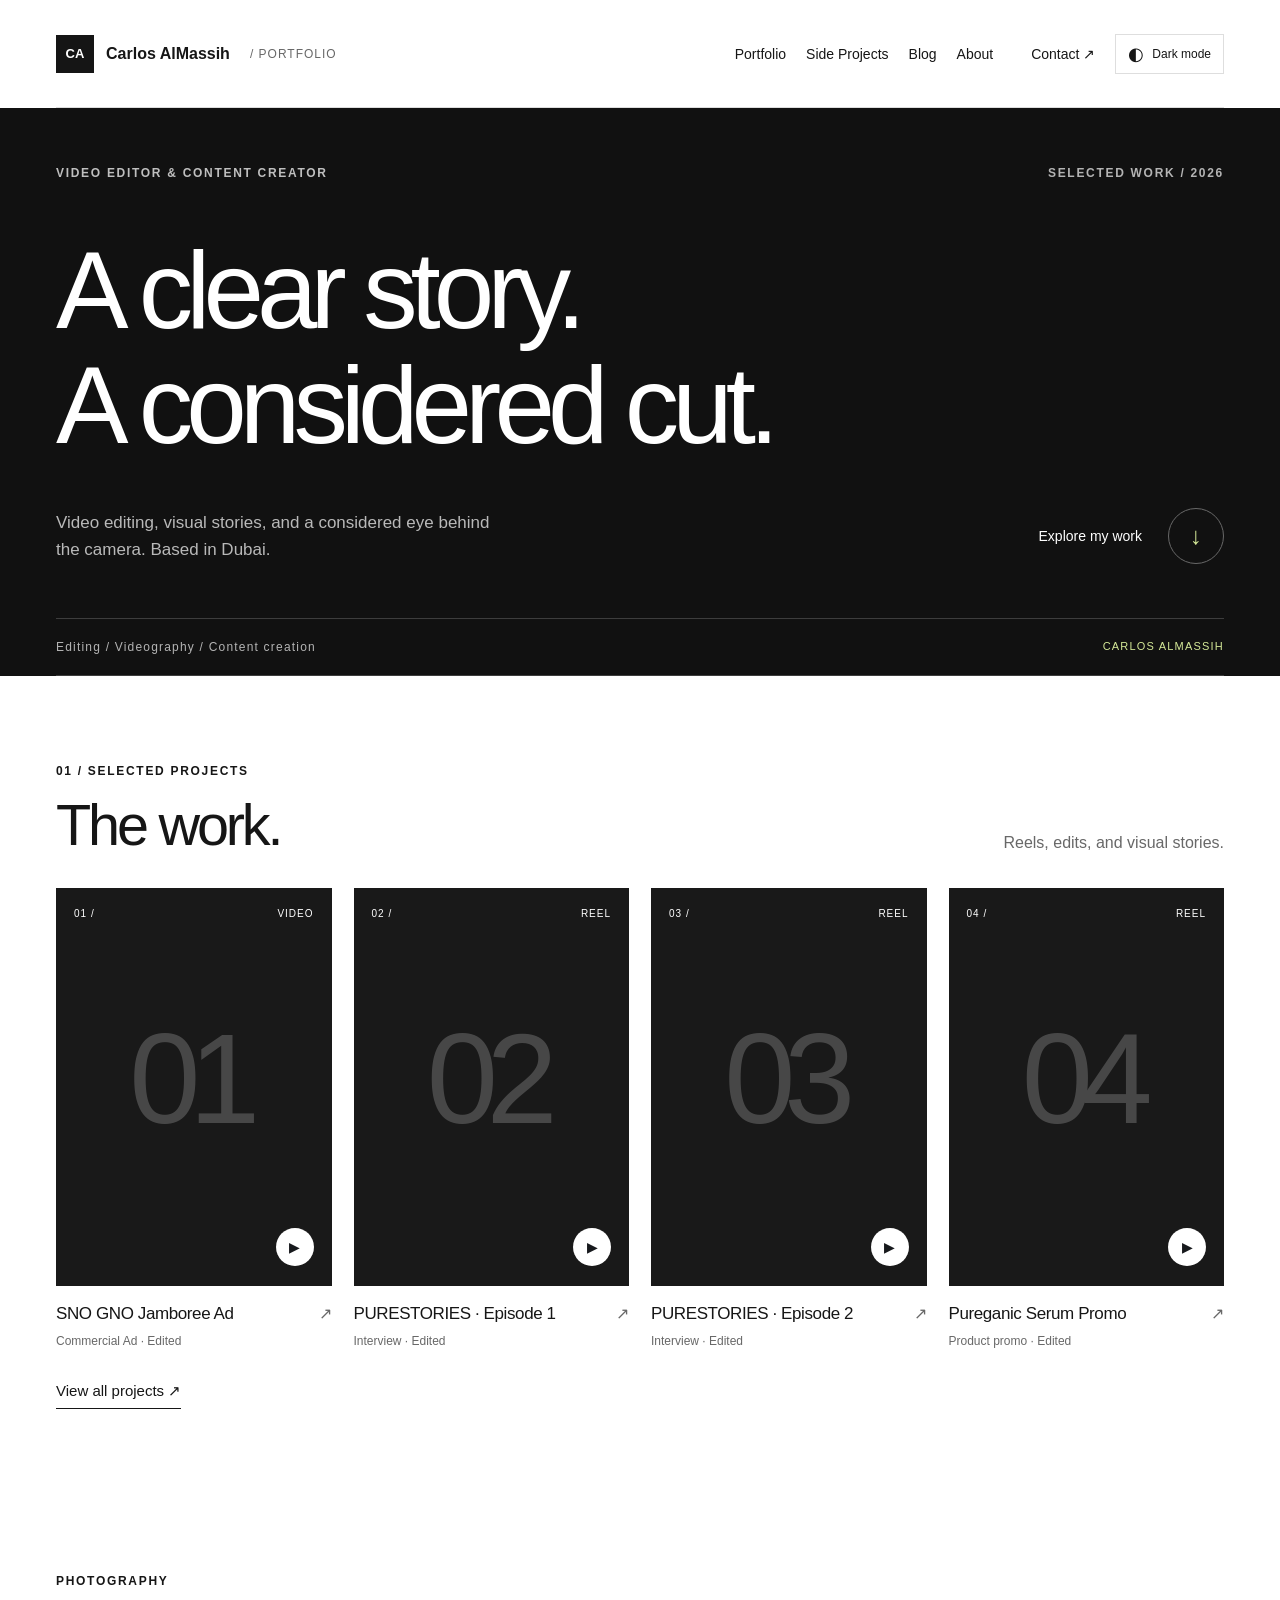
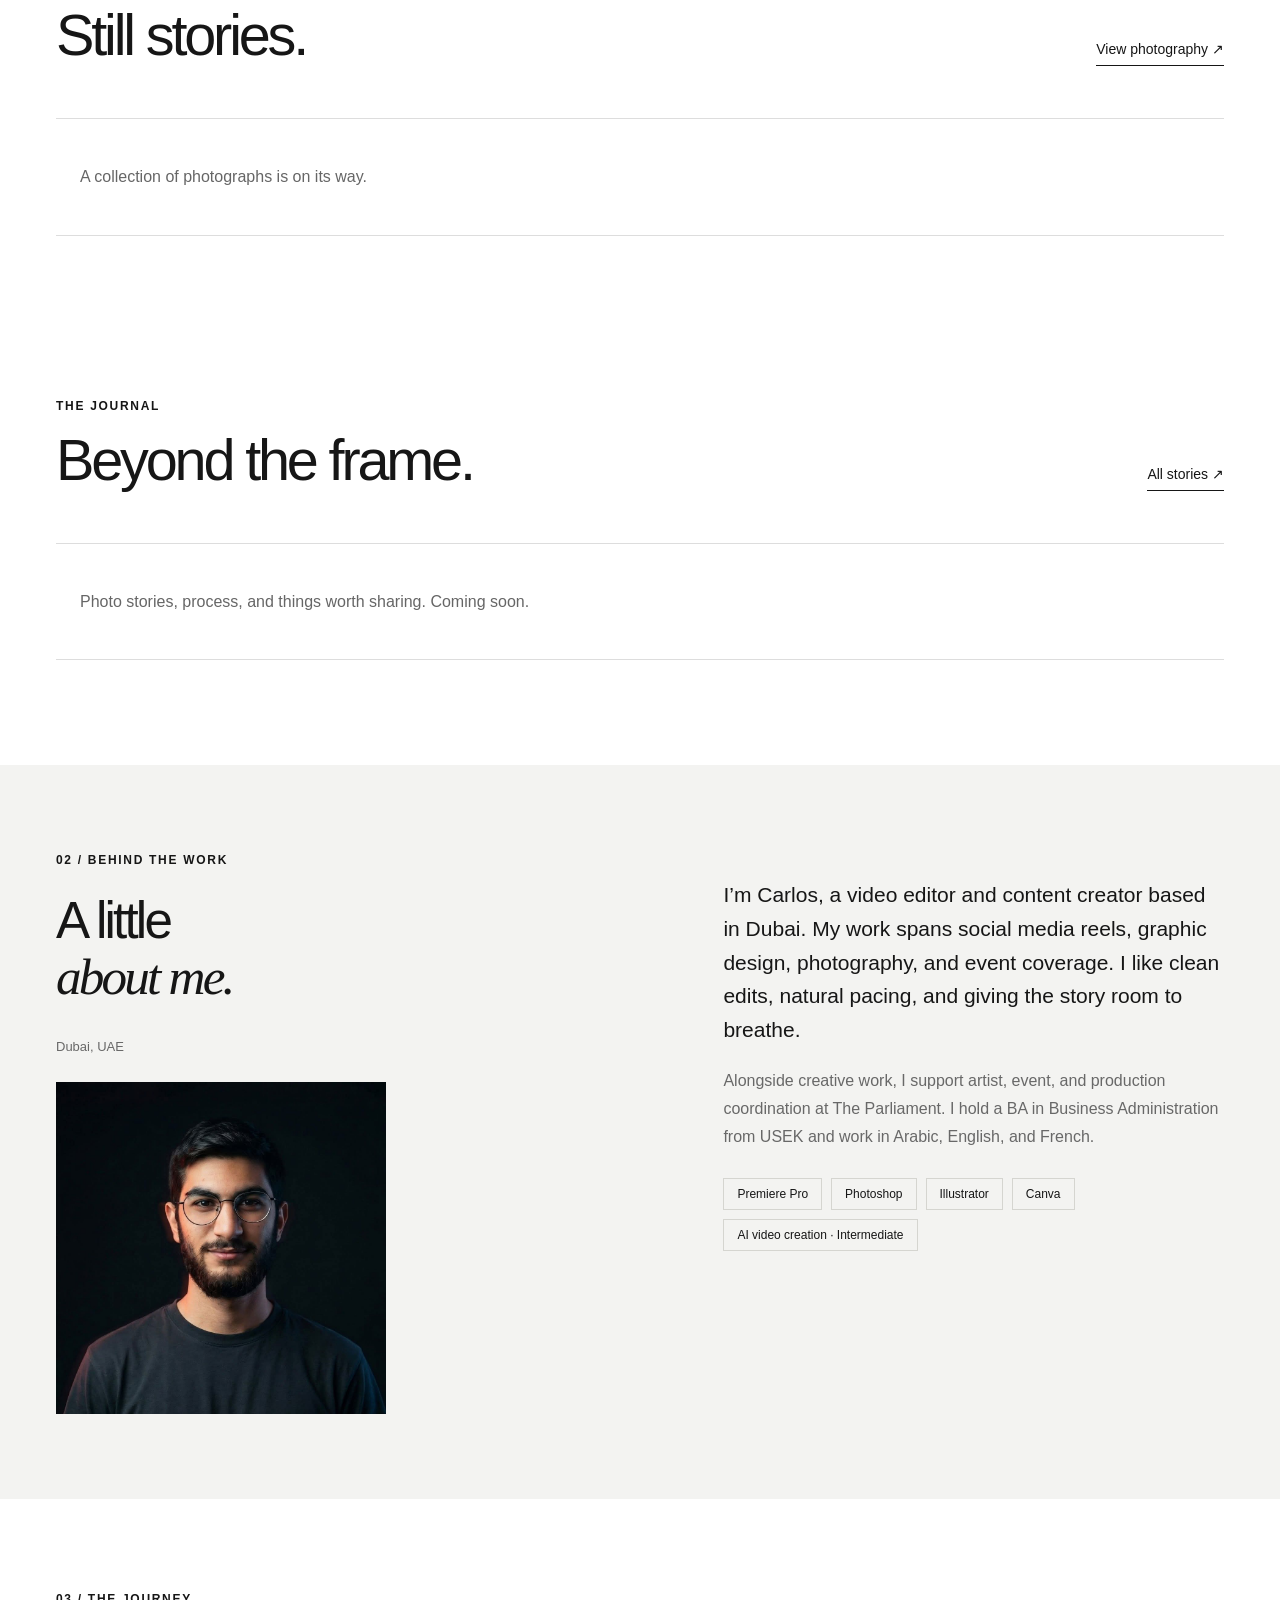
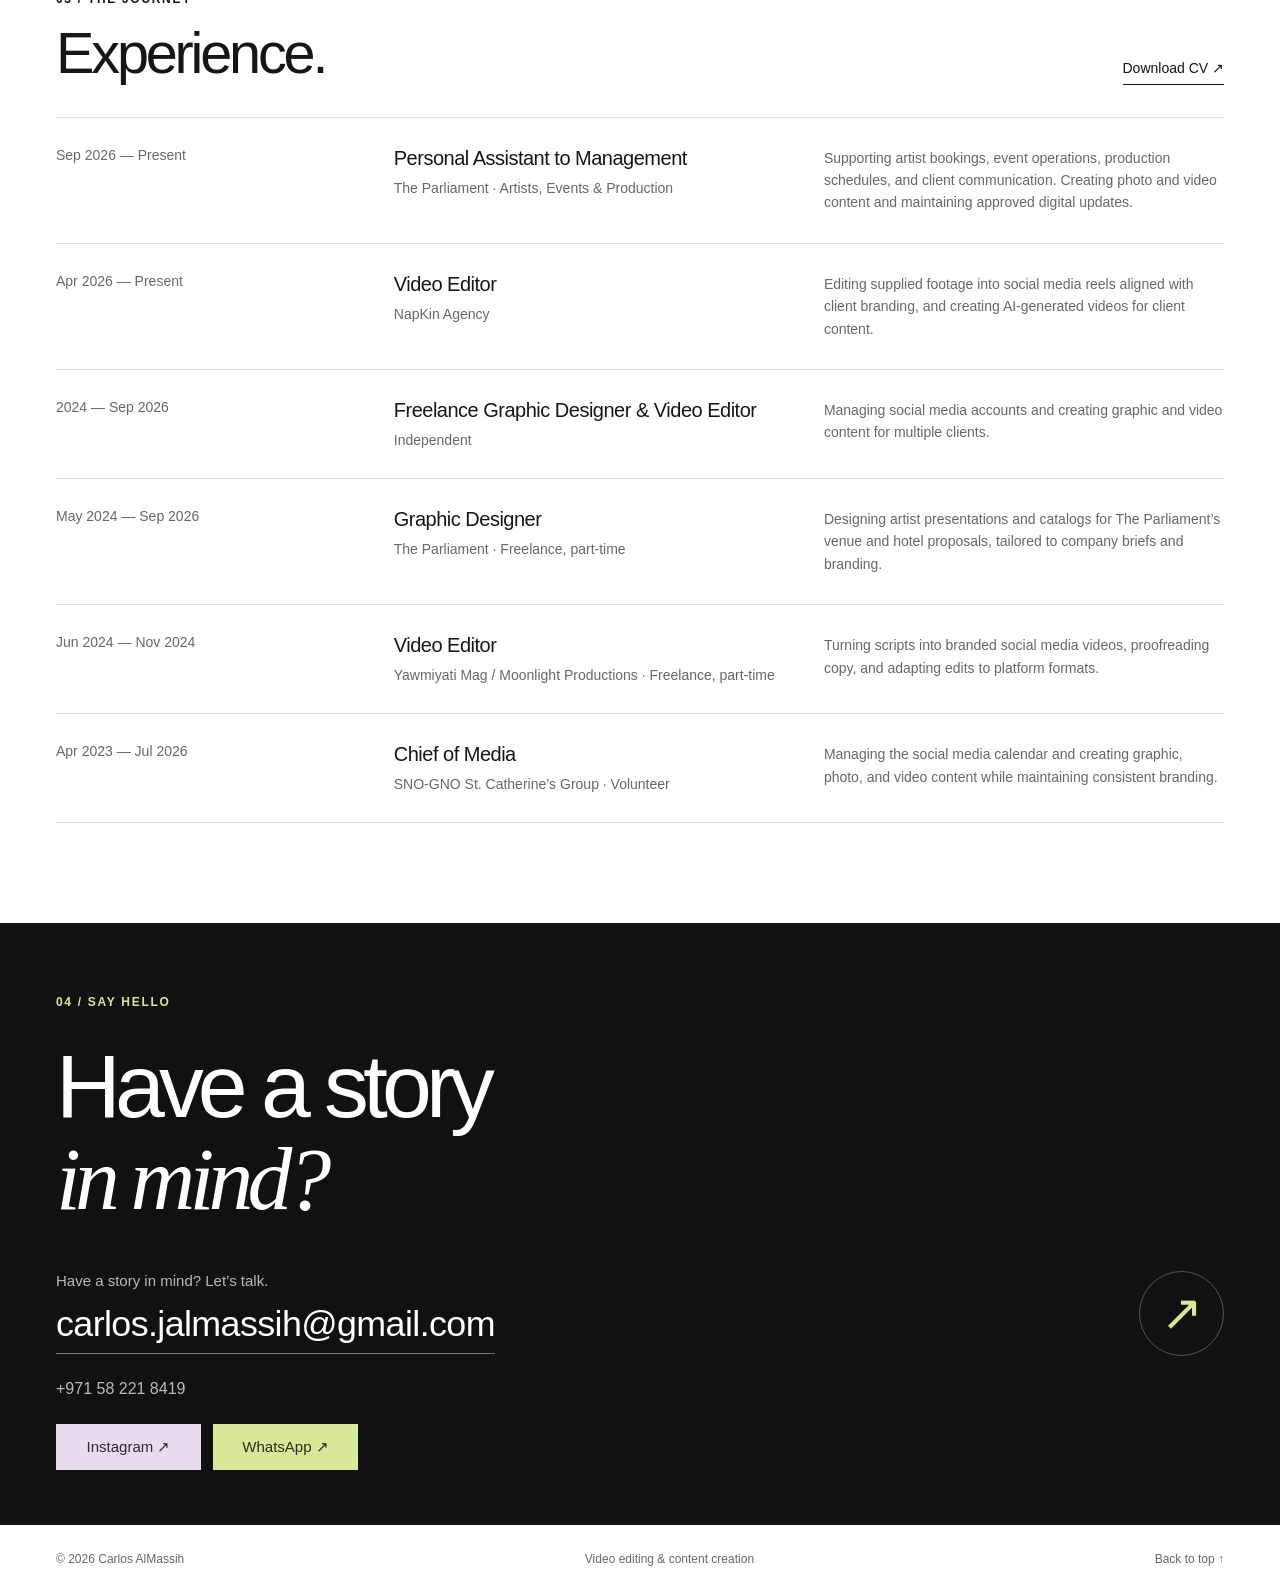
==== commit 570a2c0b: "Add files via upload" ====
--- a/index.html
+++ b/index.html
@@ -8,13 +8,13 @@
   <title>Selected Work — Video Portfolio</title>
   <script src="theme.js"></script>
   <link rel="stylesheet" href="style.css">
-  <script src="content.js" defer></script><script src="script.js" defer></script>
+  <script src="content.js" defer></script><script src="script.js" defer></script><script src="blog-content.js" defer></script><script src="blog.js" defer></script>
 </head>
 <body data-page="home">
 <a class="skip" href="#work">Skip to work</a>
 <header class="header wrap">
   <a class="brand" href="index.html" aria-label="Home"><span class="monogram" data-initials>YN</span><span data-name>Your Name</span><span class="brand-label">/ PORTFOLIO</span></a>
-  <nav aria-label="Main navigation"><a href="portfolio.html">Portfolio</a><a href="side-projects.html">Side Projects</a><a href="index.html#about">About</a><a href="index.html#contact" class="nav-contact">Contact ↗</a><button class="theme-toggle" type="button" aria-label="Switch to dark mode" aria-pressed="false"><span aria-hidden="true">◐</span><span class="theme-label">Dark mode</span></button></nav>
+  <nav aria-label="Main navigation"><a href="portfolio.html">Portfolio</a><a href="side-projects.html">Side Projects</a><a href="blog.html">Blog</a><a href="index.html#about">About</a><a href="index.html#contact" class="nav-contact">Contact ↗</a><button class="theme-toggle" type="button" aria-label="Switch to dark mode" aria-pressed="false"><span aria-hidden="true">◐</span><span class="theme-label">Dark mode</span></button></nav>
 </header>
 <main>
 <section class="hero wrap" aria-labelledby="hero-title">
@@ -29,6 +29,7 @@
   <div id="projects" class="projects"></div><a class="section-link" href="portfolio.html">View all projects ↗</a>
 </section>
 <section id="photography" class="photo-section wrap"><div class="section-heading"><div><span class="eyebrow">Photography</span><h2>Still stories.</h2></div><a class="text-link" href="portfolio.html?media=photo">View photography ↗</a></div><div class="photo-grid" id="photo-grid"></div><p class="empty-gallery" id="photo-empty">A collection of photographs is on its way.</p></section>
+<section class="wrap journal" id="journal"><div class="section-heading"><div><span class="eyebrow">The journal</span><h2>Beyond the frame.</h2></div><a class="text-link" href="blog.html">All stories ↗</a></div><div id="blog-grid" class="journal-grid"></div><p id="blog-empty" class="empty-gallery">Photo stories, process, and things worth sharing. Coming soon.</p></section>
 <section id="about" class="about" aria-labelledby="about-title"><div class="wrap about-grid">
   <div><span class="eyebrow">02 / Behind the work</span><h2 id="about-title">A little<br><em>about me.</em></h2><span class="location" data-location></span><img class="about-portrait" src="assets/carlos-portrait.jpg" alt="Portrait of Carlos AlMassih" width="1080" height="1088" loading="lazy"></div>
   <div class="about-copy"><p class="lead" data-about></p><p data-about-second></p><div class="skills" id="skills"></div></div>
--- a/style.css
+++ b/style.css
@@ -8,3 +8,7 @@
 /* Theme switch and restrained pointer-responsive title */
 .theme-toggle{display:inline-flex;align-items:center;justify-content:center;gap:8px;min-height:40px;padding:8px 12px;border:1px solid var(--line);background:transparent;color:var(--ink);font-size:12px;white-space:nowrap}.theme-toggle>span:first-child{font-size:18px}.header nav{gap:20px}.hero{position:relative;isolation:isolate;overflow:hidden;--pointer-x:50%;--pointer-y:45%;--title-x:0px;--title-y:0px}.hero::before{content:"";position:absolute;inset:0;z-index:-1;pointer-events:none;background:radial-gradient(ellipse 370px 270px at var(--pointer-x) var(--pointer-y),#d5e99820,transparent 80%);opacity:0;transition:opacity .45s ease}.hero.pointer-active::before{opacity:1}.hero h1{transform:translate(var(--title-x),var(--title-y));transition:transform .28s ease,color .35s ease}.hero .blue-text{transition:color .35s ease}.hero.pointer-active .blue-text{color:#d5e998}.hero-strip{position:relative}.hero-strip::before{content:"";position:absolute;top:-1px;height:1px;width:110px;left:clamp(0px,calc(var(--pointer-x) - 55px),calc(100% - 110px));background:#d5e998;opacity:0;transition:opacity .35s ease}.hero.pointer-active .hero-strip::before{opacity:1}
 html[data-theme=dark]{--paper:#141414;--ink:#eeeeeb;--muted:#b5b5b0;--line:#393939;--blue:#d5e998}html[data-theme=dark] body{background:var(--paper);color:var(--ink)}html[data-theme=dark] .header{border-color:var(--line)}html[data-theme=dark] .monogram{background:#e9e9e3;color:#151515}html[data-theme=dark] .about{background:#20201f}html[data-theme=dark] .skills span{border-color:#4b4b46}html[data-theme=dark] .filter-bar select,html[data-theme=dark] .filter-buttons button,html[data-theme=dark] .filters button{background:#202020;color:var(--ink);border-color:#494949}html[data-theme=dark] .filter-buttons button[aria-pressed=true],html[data-theme=dark] .filters button[aria-pressed=true]{background:#d5e998;color:#202617;border-color:#d5e998}html[data-theme=dark] .empty-gallery{color:var(--muted);border-color:#444}html[data-theme=dark] .empty-gallery button{background:#d5e998;color:#202617}html[data-theme=dark] .side-intro,html[data-theme=dark] .side-card>p:not(.eyebrow){color:var(--muted)}html[data-theme=dark] .side-card{border-color:#444}html[data-theme=dark] .photo-open,html[data-theme=dark] .photo-open img,html[data-theme=dark] .side-card>img,html[data-theme=dark] #photo-full{background:#242424}html[data-theme=dark] .dialog-head button{background:#353535;color:#fff}html[data-theme=dark] .sample-message{background:#262626;color:#ddd}html[data-theme=dark] #external-video,html[data-theme=dark] .text-link:hover{color:#d5e998}html[data-theme=dark] .skip{background:#222;color:white}html[data-theme=dark] nav a:hover{color:#d5e998}html[data-theme=dark] .hero,html[data-theme=dark] .contact{background:#0a0a0a}html[data-theme=dark] .hero-strip{border-color:#424242}html[data-theme=dark] .location,html[data-theme=dark] .project-meta{color:#b5b5b0}@media(max-width:600px){.header nav{gap:0 14px}.theme-toggle{padding:6px 9px;margin-left:auto;font-size:11px;min-height:36px}.theme-toggle>span:first-child{font-size:16px}}@media(prefers-reduced-motion:reduce),(pointer:coarse){.hero h1{transform:none!important}.hero::before,.hero-strip::before{display:none}.hero.pointer-active .blue-text{color:white}}
+
+/* Journal: uses the existing theme palette and typefaces. */
+.journal{padding-top:70px;padding-bottom:85px}.journal-grid{display:grid;grid-template-columns:repeat(3,minmax(0,1fr));gap:40px 24px}.journal-card{min-width:0}.journal-card>a{display:block}.journal-cover{margin:0 0 24px;overflow:hidden;background:var(--line)}.journal-cover img{display:block;width:100%;aspect-ratio:4/3;object-fit:cover;transition:transform .4s ease}.journal-card a:hover img{transform:scale(1.025)}.journal-card h3{font-size:clamp(24px,2.5vw,33px);letter-spacing:-.04em;margin:14px 0;line-height:1.12}.journal-excerpt,.journal-date{color:var(--muted);line-height:1.65;font-size:15px}.journal-date{font-size:12px}.journal-card .text-link{display:inline-block;margin-top:15px}.journal-placeholder{display:grid;place-items:center;aspect-ratio:4/3;padding:24px;background:var(--line);color:var(--ink);font:italic 25px Georgia,serif}.post-page{max-width:1040px;min-height:60vh}.story-heading{max-width:850px;margin:55px auto 40px}.story-heading h1{font-size:clamp(42px,6vw,80px);overflow-wrap:anywhere;line-height:1.04}.story-deck{font-size:21px;line-height:1.6;color:var(--muted);max-width:700px}.post-page>.journal-cover img{aspect-ratio:auto;max-height:780px;object-fit:contain}.story-body{max-width:720px;margin:45px auto}.story-body>p{font-size:18px;line-height:1.85;white-space:pre-line;overflow-wrap:anywhere}.story-body h2{font-size:32px;line-height:1.2;margin-top:50px;letter-spacing:-.035em}.story-body blockquote{font:italic 30px/1.5 Georgia,serif;border-left:2px solid var(--blue);padding-left:24px;margin:40px 0}.story-photo{margin:40px 0}.story-photo img{width:100%;height:auto;display:block}.story-photo figcaption{font-size:13px;line-height:1.6;color:var(--muted);margin-top:12px}.story-end{border-top:1px solid var(--line);padding-top:28px}.journal a:focus-visible{outline-color:var(--blue)}
+@media(max-width:850px){.journal-grid{grid-template-columns:repeat(2,minmax(0,1fr))}}@media(max-width:600px){.journal{padding-top:40px;padding-bottom:50px}.journal-grid{grid-template-columns:1fr;gap:42px}.story-heading{margin-top:38px}.story-deck{font-size:18px}.story-body>p{font-size:17px}.story-body blockquote{font-size:25px}.journal .section-heading>p{max-width:none}.journal-card h3{font-size:28px}}
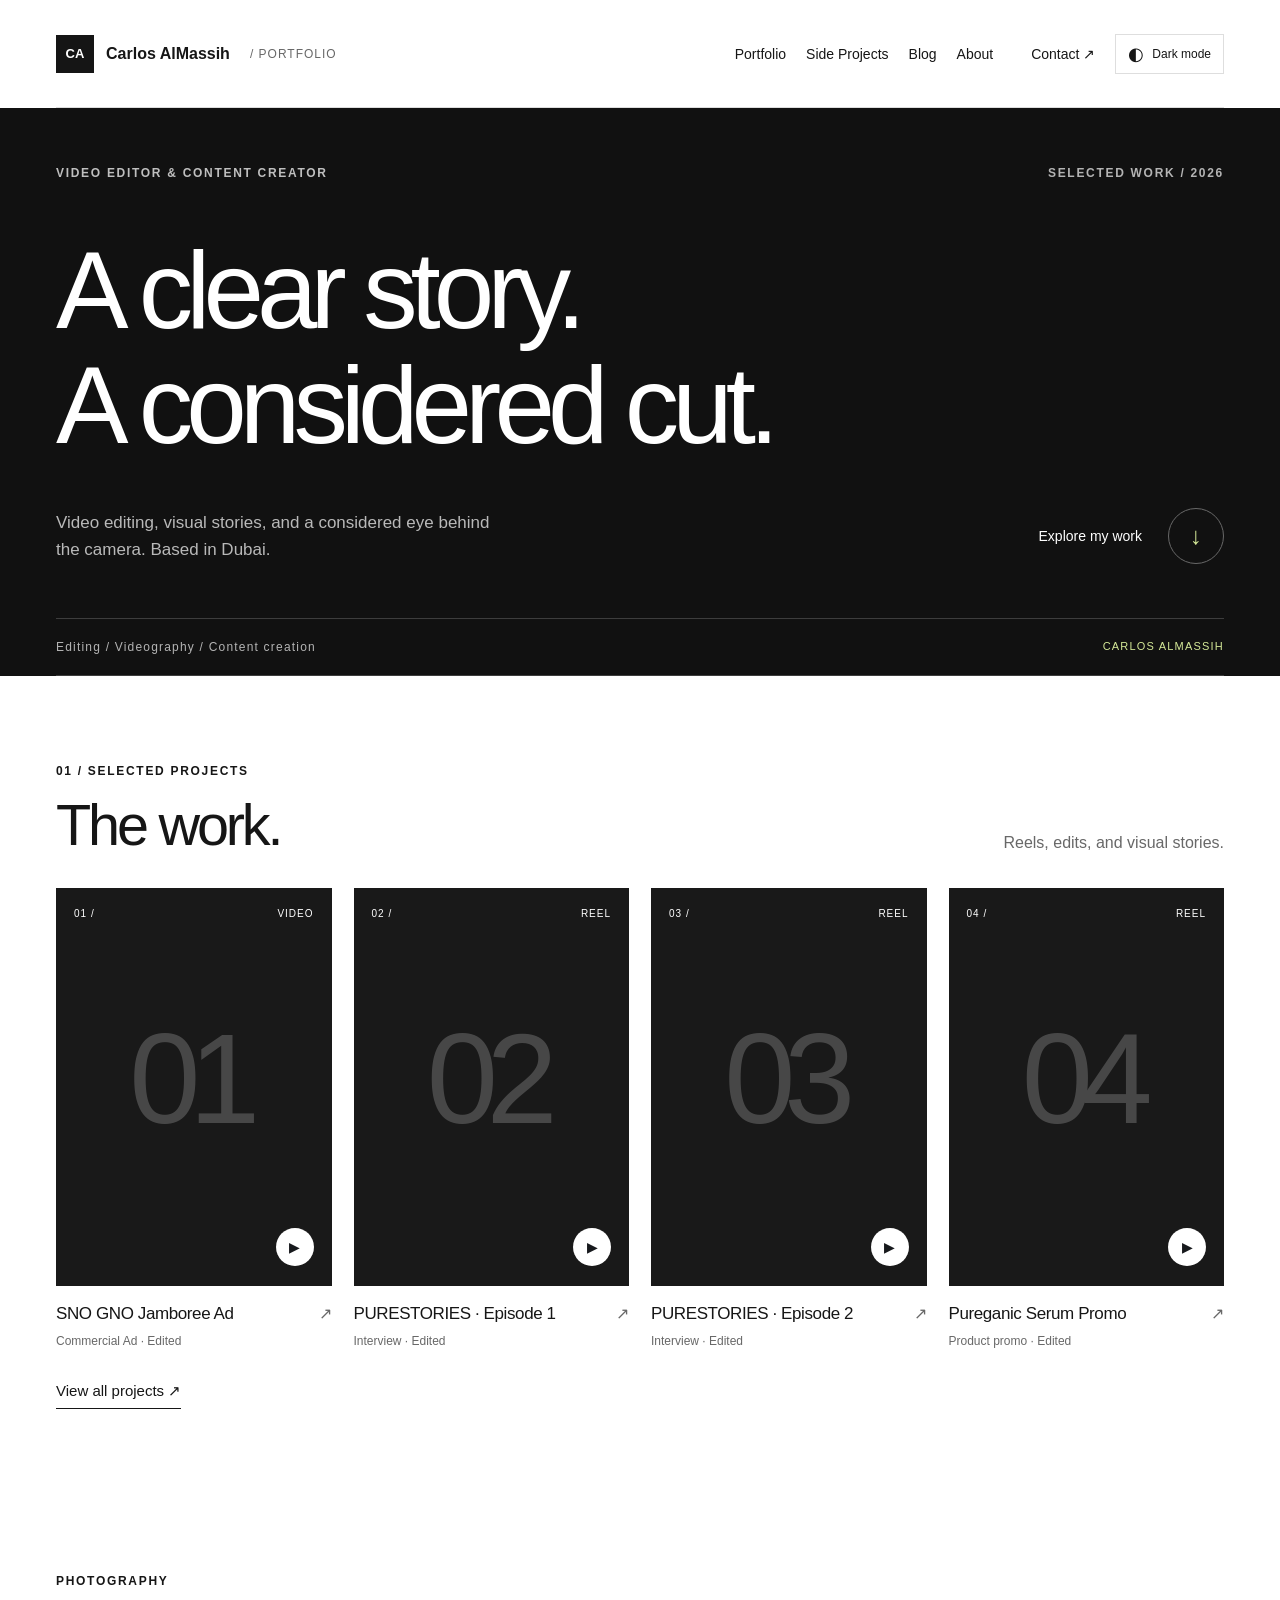
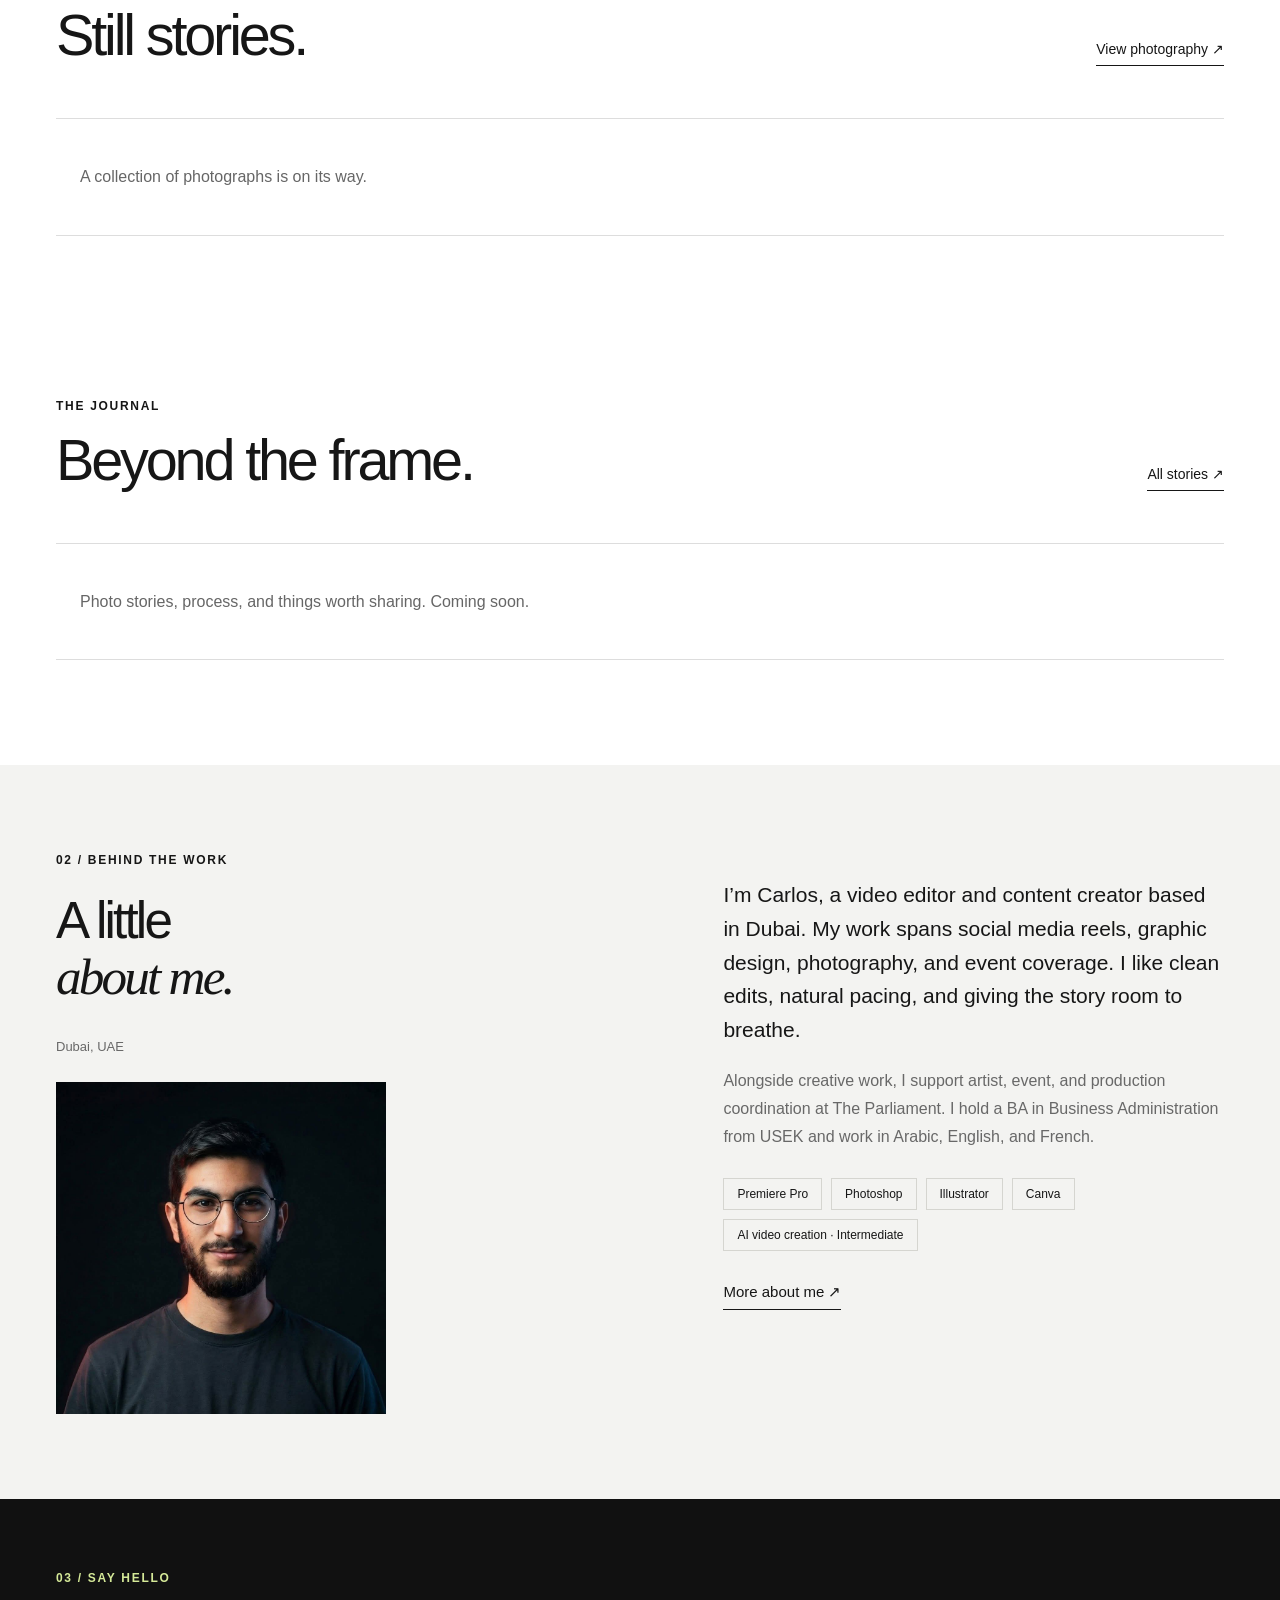
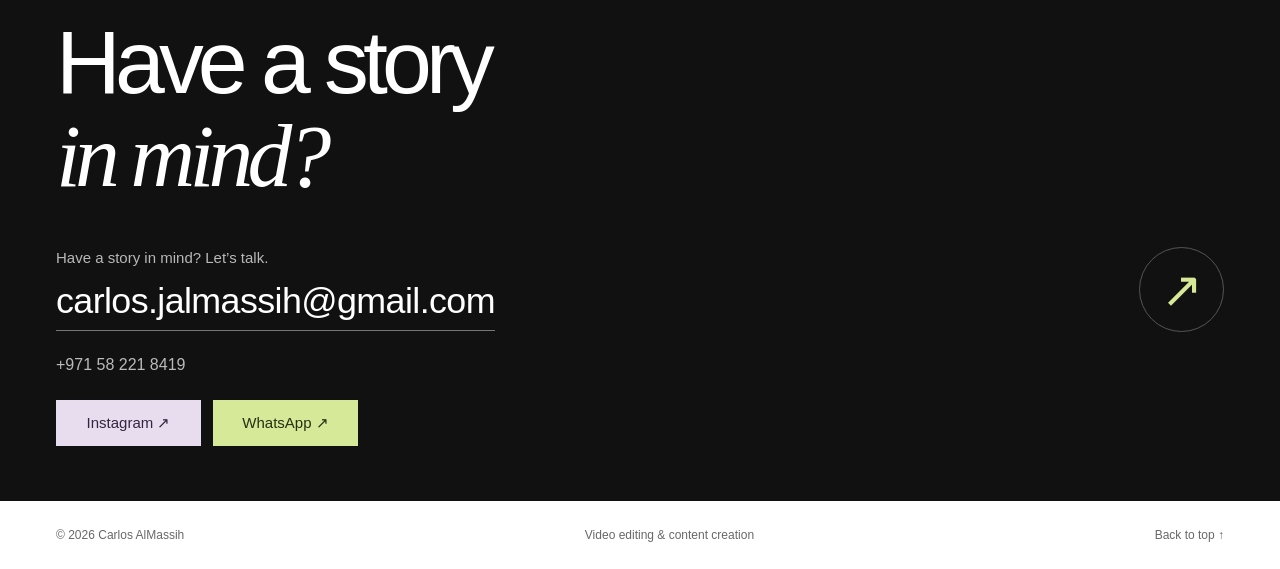
==== commit 5199ff34: "Add files via upload" ====
--- a/index.html
+++ b/index.html
@@ -13,8 +13,8 @@
 <body data-page="home">
 <a class="skip" href="#work">Skip to work</a>
 <header class="header wrap">
-  <a class="brand" href="index.html" aria-label="Home"><span class="monogram" data-initials>YN</span><span data-name>Your Name</span><span class="brand-label">/ PORTFOLIO</span></a>
-  <nav aria-label="Main navigation"><a href="portfolio.html">Portfolio</a><a href="side-projects.html">Side Projects</a><a href="blog.html">Blog</a><a href="index.html#about">About</a><a href="index.html#contact" class="nav-contact">Contact ↗</a><button class="theme-toggle" type="button" aria-label="Switch to dark mode" aria-pressed="false"><span aria-hidden="true">◐</span><span class="theme-label">Dark mode</span></button></nav>
+  <a class="brand" href="./" aria-label="Home"><span class="monogram" data-initials>YN</span><span data-name>Your Name</span><span class="brand-label">/ PORTFOLIO</span></a>
+  <nav aria-label="Main navigation"><a href="portfolio/">Portfolio</a><a href="side-projects/">Side Projects</a><a href="blog/">Blog</a><a href="about/">About</a><a href="./#contact" class="nav-contact">Contact ↗</a><button class="theme-toggle" type="button" aria-label="Switch to dark mode" aria-pressed="false"><span aria-hidden="true">◐</span><span class="theme-label">Dark mode</span></button></nav>
 </header>
 <main>
 <section class="hero wrap" aria-labelledby="hero-title">
@@ -26,16 +26,16 @@
 <section id="work" class="work wrap" aria-labelledby="work-title">
   <div class="section-heading"><div><span class="eyebrow">01 / Selected projects</span><h2 id="work-title">The work.</h2></div><p>Reels, edits, and visual stories.</p></div>
   
-  <div id="projects" class="projects"></div><a class="section-link" href="portfolio.html">View all projects ↗</a>
+  <div id="projects" class="projects"></div><a class="section-link" href="portfolio/">View all projects ↗</a>
 </section>
-<section id="photography" class="photo-section wrap"><div class="section-heading"><div><span class="eyebrow">Photography</span><h2>Still stories.</h2></div><a class="text-link" href="portfolio.html?media=photo">View photography ↗</a></div><div class="photo-grid" id="photo-grid"></div><p class="empty-gallery" id="photo-empty">A collection of photographs is on its way.</p></section>
-<section class="wrap journal" id="journal"><div class="section-heading"><div><span class="eyebrow">The journal</span><h2>Beyond the frame.</h2></div><a class="text-link" href="blog.html">All stories ↗</a></div><div id="blog-grid" class="journal-grid"></div><p id="blog-empty" class="empty-gallery">Photo stories, process, and things worth sharing. Coming soon.</p></section>
+<section id="photography" class="photo-section wrap"><div class="section-heading"><div><span class="eyebrow">Photography</span><h2>Still stories.</h2></div><a class="text-link" href="portfolio/?media=photo">View photography ↗</a></div><div class="photo-grid" id="photo-grid"></div><p class="empty-gallery" id="photo-empty">A collection of photographs is on its way.</p></section>
+<section class="wrap journal" id="journal"><div class="section-heading"><div><span class="eyebrow">The journal</span><h2>Beyond the frame.</h2></div><a class="text-link" href="blog/">All stories ↗</a></div><div id="blog-grid" class="journal-grid"></div><p id="blog-empty" class="empty-gallery">Photo stories, process, and things worth sharing. Coming soon.</p></section>
 <section id="about" class="about" aria-labelledby="about-title"><div class="wrap about-grid">
   <div><span class="eyebrow">02 / Behind the work</span><h2 id="about-title">A little<br><em>about me.</em></h2><span class="location" data-location></span><img class="about-portrait" src="assets/carlos-portrait.jpg" alt="Portrait of Carlos AlMassih" width="1080" height="1088" loading="lazy"></div>
-  <div class="about-copy"><p class="lead" data-about></p><p data-about-second></p><div class="skills" id="skills"></div></div>
+  <div class="about-copy"><p class="lead" data-about></p><p data-about-second></p><div class="skills" id="skills"></div><a class="section-link" href="about/">More about me ↗</a></div>
 </div></section>
-<section id="experience" class="experience wrap" aria-labelledby="experience-title"><div class="section-heading"><div><span class="eyebrow">03 / The journey</span><h2 id="experience-title">Experience.</h2></div><a id="cv-link" class="text-link" hidden>Download CV ↗</a></div><div id="experience-list"></div></section>
-<section id="contact" class="contact" aria-labelledby="contact-title"><div class="wrap"><span class="eyebrow">04 / Say hello</span><h2 id="contact-title">Have a story<br><em>in mind?</em></h2><div class="contact-bottom"><div><p>Have a story in mind? Let’s talk.</p><a id="email-link" class="email-link" hidden></a><p id="email-placeholder" class="contact-placeholder">Your email goes here</p></div><a class="contact-arrow" id="contact-arrow" aria-label="Send an email" hidden>↗</a></div><a id="phone-link" class="phone-link"></a><div id="socials" class="socials contact-buttons"></div></div></section>
+
+<section id="contact" class="contact" aria-labelledby="contact-title"><div class="wrap"><span class="eyebrow">03 / Say hello</span><h2 id="contact-title">Have a story<br><em>in mind?</em></h2><div class="contact-bottom"><div><p>Have a story in mind? Let’s talk.</p><a id="email-link" class="email-link" hidden></a><p id="email-placeholder" class="contact-placeholder">Your email goes here</p></div><a class="contact-arrow" id="contact-arrow" aria-label="Send an email" hidden>↗</a></div><a id="phone-link" class="phone-link"></a><div id="socials" class="socials contact-buttons"></div></div></section>
 </main>
 <footer class="wrap"><span>© <span data-year></span> <span data-name>Your Name</span></span><span>Video editing & content creation</span><a href="#">Back to top ↑</a></footer>
 <dialog id="project-dialog" aria-labelledby="dialog-title"><div class="dialog-head"><span class="eyebrow">Project details</span><button id="close-dialog" aria-label="Close project">✕</button></div><div id="player"></div><div class="dialog-copy"><p id="dialog-category" class="eyebrow"></p><h2 id="dialog-title"></h2><p id="dialog-description"></p><p id="dialog-credits"></p><p id="dialog-collaborators"></p><p id="dialog-tools"></p><a id="external-video" target="_blank" rel="noopener noreferrer" hidden>Open original video ↗</a></div></dialog>
--- a/style.css
+++ b/style.css
@@ -12,3 +12,6 @@
 /* Journal: uses the existing theme palette and typefaces. */
 .journal{padding-top:70px;padding-bottom:85px}.journal-grid{display:grid;grid-template-columns:repeat(3,minmax(0,1fr));gap:40px 24px}.journal-card{min-width:0}.journal-card>a{display:block}.journal-cover{margin:0 0 24px;overflow:hidden;background:var(--line)}.journal-cover img{display:block;width:100%;aspect-ratio:4/3;object-fit:cover;transition:transform .4s ease}.journal-card a:hover img{transform:scale(1.025)}.journal-card h3{font-size:clamp(24px,2.5vw,33px);letter-spacing:-.04em;margin:14px 0;line-height:1.12}.journal-excerpt,.journal-date{color:var(--muted);line-height:1.65;font-size:15px}.journal-date{font-size:12px}.journal-card .text-link{display:inline-block;margin-top:15px}.journal-placeholder{display:grid;place-items:center;aspect-ratio:4/3;padding:24px;background:var(--line);color:var(--ink);font:italic 25px Georgia,serif}.post-page{max-width:1040px;min-height:60vh}.story-heading{max-width:850px;margin:55px auto 40px}.story-heading h1{font-size:clamp(42px,6vw,80px);overflow-wrap:anywhere;line-height:1.04}.story-deck{font-size:21px;line-height:1.6;color:var(--muted);max-width:700px}.post-page>.journal-cover img{aspect-ratio:auto;max-height:780px;object-fit:contain}.story-body{max-width:720px;margin:45px auto}.story-body>p{font-size:18px;line-height:1.85;white-space:pre-line;overflow-wrap:anywhere}.story-body h2{font-size:32px;line-height:1.2;margin-top:50px;letter-spacing:-.035em}.story-body blockquote{font:italic 30px/1.5 Georgia,serif;border-left:2px solid var(--blue);padding-left:24px;margin:40px 0}.story-photo{margin:40px 0}.story-photo img{width:100%;height:auto;display:block}.story-photo figcaption{font-size:13px;line-height:1.6;color:var(--muted);margin-top:12px}.story-end{border-top:1px solid var(--line);padding-top:28px}.journal a:focus-visible{outline-color:var(--blue)}
 @media(max-width:850px){.journal-grid{grid-template-columns:repeat(2,minmax(0,1fr))}}@media(max-width:600px){.journal{padding-top:40px;padding-bottom:50px}.journal-grid{grid-template-columns:1fr;gap:42px}.story-heading{margin-top:38px}.story-deck{font-size:18px}.story-body>p{font-size:17px}.story-body blockquote{font-size:25px}.journal .section-heading>p{max-width:none}.journal-card h3{font-size:28px}}
+
+/* Dedicated About page */
+body[data-page=about] #about-title{font-size:clamp(52px,6vw,88px);letter-spacing:-.055em;line-height:1.05;margin:24px 0}body[data-page=about] #about-title em{font-family:Georgia,serif;font-weight:400}body[data-page=about] .education-section{padding-top:0}body[data-page=about] .education-section .experience-row>p:first-child{font-size:14px;color:var(--muted)}
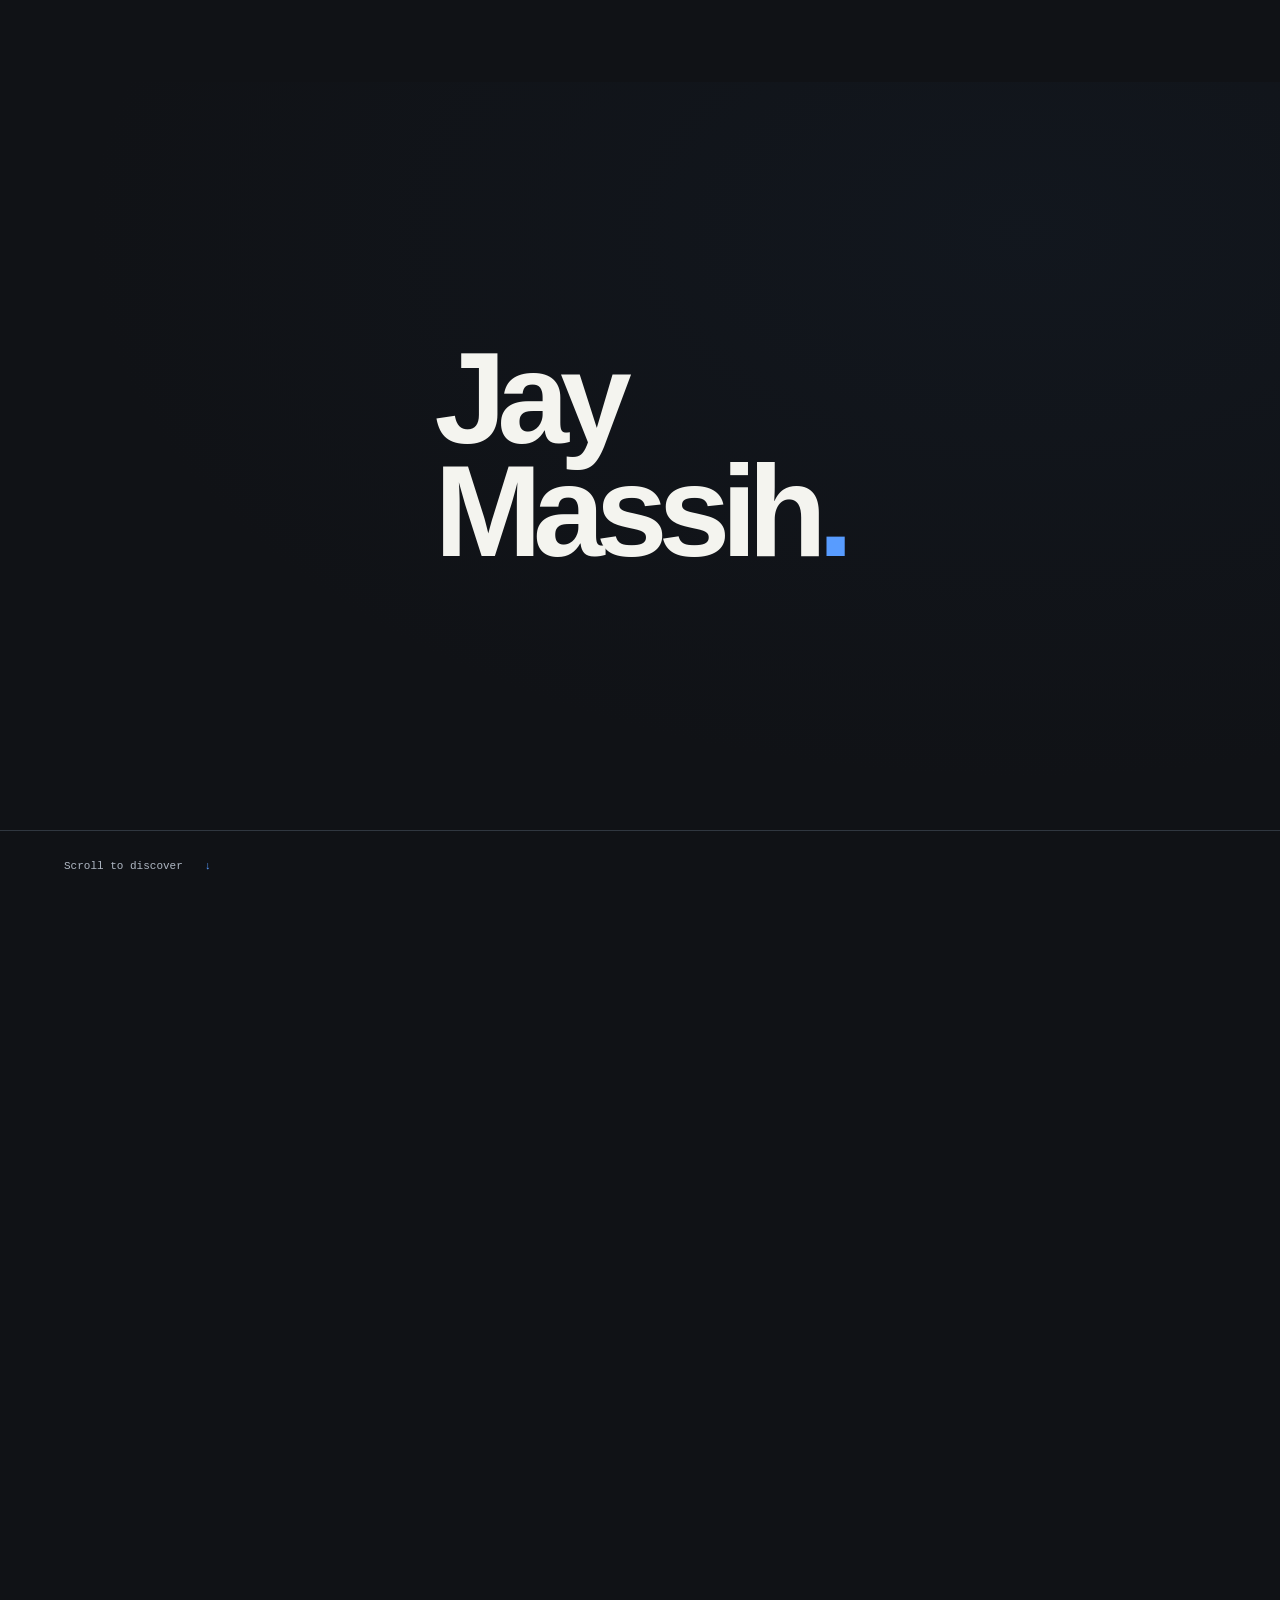
==== commit e235d476: "Add files via upload" ====
--- a/index.html
+++ b/index.html
@@ -1,43 +1 @@
-<!doctype html>
-<html lang="en">
-<head>
-  <meta charset="utf-8"><meta name="viewport" content="width=device-width,initial-scale=1">
-  <meta name="description" content="Selected video editing and videography work.">
-  <meta name="referrer" content="strict-origin-when-cross-origin">
-  <meta name="theme-color" content="#111111">
-  <title>Selected Work — Video Portfolio</title>
-  <script src="theme.js"></script>
-  <link rel="stylesheet" href="style.css">
-  <script src="content.js" defer></script><script src="script.js" defer></script><script src="blog-content.js" defer></script><script src="blog.js" defer></script>
-</head>
-<body data-page="home">
-<a class="skip" href="#work">Skip to work</a>
-<header class="header wrap">
-  <a class="brand" href="./" aria-label="Home"><span class="monogram" data-initials>YN</span><span data-name>Your Name</span><span class="brand-label">/ PORTFOLIO</span></a>
-  <nav aria-label="Main navigation"><a href="portfolio/">Portfolio</a><a href="side-projects/">Side Projects</a><a href="blog/">Blog</a><a href="about/">About</a><a href="./#contact" class="nav-contact">Contact ↗</a><button class="theme-toggle" type="button" aria-label="Switch to dark mode" aria-pressed="false"><span aria-hidden="true">◐</span><span class="theme-label">Dark mode</span></button></nav>
-</header>
-<main>
-<section class="hero wrap" aria-labelledby="hero-title">
-  <div class="hero-top"><span class="eyebrow" data-role>Video editor & videographer</span><span class="edition">SELECTED WORK / <span data-year></span></span></div>
-  <h1 id="hero-title">A clear story.<br><span class="blue-text">A considered cut.</span></h1>
-  <div class="hero-bottom"><p data-intro></p><a class="round-link" href="#work"><span>Explore my work</span><span class="circle" aria-hidden="true">↓</span></a></div>
-  <div class="hero-strip"><span>Editing / Videography / Content creation</span><span>CARLOS ALMASSIH</span></div>
-</section>
-<section id="work" class="work wrap" aria-labelledby="work-title">
-  <div class="section-heading"><div><span class="eyebrow">01 / Selected projects</span><h2 id="work-title">The work.</h2></div><p>Reels, edits, and visual stories.</p></div>
-  
-  <div id="projects" class="projects"></div><a class="section-link" href="portfolio/">View all projects ↗</a>
-</section>
-<section id="photography" class="photo-section wrap"><div class="section-heading"><div><span class="eyebrow">Photography</span><h2>Still stories.</h2></div><a class="text-link" href="portfolio/?media=photo">View photography ↗</a></div><div class="photo-grid" id="photo-grid"></div><p class="empty-gallery" id="photo-empty">A collection of photographs is on its way.</p></section>
-<section class="wrap journal" id="journal"><div class="section-heading"><div><span class="eyebrow">The journal</span><h2>Beyond the frame.</h2></div><a class="text-link" href="blog/">All stories ↗</a></div><div id="blog-grid" class="journal-grid"></div><p id="blog-empty" class="empty-gallery">Photo stories, process, and things worth sharing. Coming soon.</p></section>
-<section id="about" class="about" aria-labelledby="about-title"><div class="wrap about-grid">
-  <div><span class="eyebrow">02 / Behind the work</span><h2 id="about-title">A little<br><em>about me.</em></h2><span class="location" data-location></span><img class="about-portrait" src="assets/carlos-portrait.jpg" alt="Portrait of Carlos AlMassih" width="1080" height="1088" loading="lazy"></div>
-  <div class="about-copy"><p class="lead" data-about></p><p data-about-second></p><div class="skills" id="skills"></div><a class="section-link" href="about/">More about me ↗</a></div>
-</div></section>
-
-<section id="contact" class="contact" aria-labelledby="contact-title"><div class="wrap"><span class="eyebrow">03 / Say hello</span><h2 id="contact-title">Have a story<br><em>in mind?</em></h2><div class="contact-bottom"><div><p>Have a story in mind? Let’s talk.</p><a id="email-link" class="email-link" hidden></a><p id="email-placeholder" class="contact-placeholder">Your email goes here</p></div><a class="contact-arrow" id="contact-arrow" aria-label="Send an email" hidden>↗</a></div><a id="phone-link" class="phone-link"></a><div id="socials" class="socials contact-buttons"></div></div></section>
-</main>
-<footer class="wrap"><span>© <span data-year></span> <span data-name>Your Name</span></span><span>Video editing & content creation</span><a href="#">Back to top ↑</a></footer>
-<dialog id="project-dialog" aria-labelledby="dialog-title"><div class="dialog-head"><span class="eyebrow">Project details</span><button id="close-dialog" aria-label="Close project">✕</button></div><div id="player"></div><div class="dialog-copy"><p id="dialog-category" class="eyebrow"></p><h2 id="dialog-title"></h2><p id="dialog-description"></p><p id="dialog-credits"></p><p id="dialog-collaborators"></p><p id="dialog-tools"></p><a id="external-video" target="_blank" rel="noopener noreferrer" hidden>Open original video ↗</a></div></dialog>
-<dialog id="photo-dialog" aria-labelledby="photo-caption"><div class="dialog-head"><span class="eyebrow">Photography</span><button id="close-photo" aria-label="Close photograph">✕</button></div><img id="photo-full" alt=""><p id="photo-caption"></p></dialog><noscript><p class="wrap">Please enable JavaScript to view projects and contact details.</p></noscript>
-</body></html>
+<!doctype html><html lang="en"><head><meta charset="utf-8"><meta name="viewport" content="width=device-width,initial-scale=1"><title>Jay Massih</title><meta name="description" content="Jay Massih — DJ, drummer and music producer based in Dubai."><script>location.replace('home/'+location.search+location.hash);</script><noscript><meta http-equiv="refresh" content="0; url=home/"></noscript><style>body{background:#101216;color:#f4f4ef;font:18px Arial;padding:10vh 8%}a{color:#589cff}</style></head><body><p><a href="home/">Enter Jay Massih’s website →</a></p></body></html>
